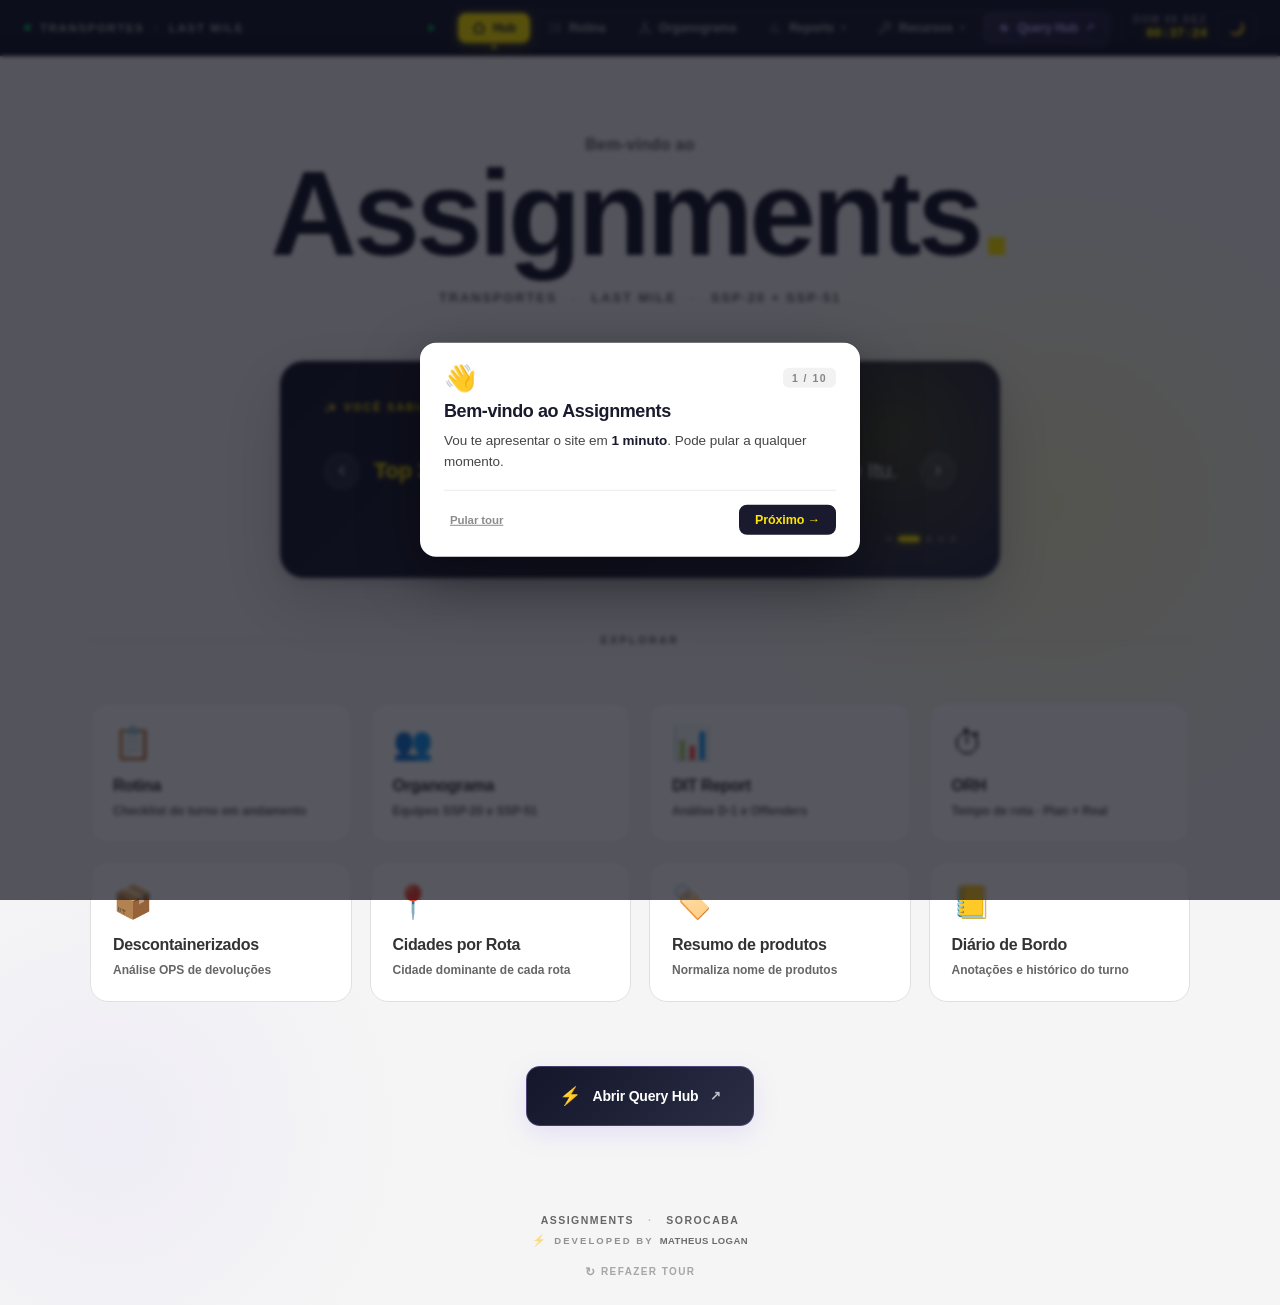
==== index.html @ 770995b5 "feat: troca easter egg do MEE - de toast paia pra DELIVERY RUSH show (caminhao atravessando + 14 pac" ====
<!DOCTYPE html>
<html lang="pt-BR" data-theme="light">
<head>
<meta charset="UTF-8"/>
<meta name="robots" content="noindex,nofollow,noarchive,nosnippet"/>
<meta http-equiv="X-Frame-Options" content="DENY"/>
<meta http-equiv="Content-Security-Policy" content="default-src 'self'; script-src 'self' 'unsafe-inline' 'unsafe-eval' https://cdn.jsdelivr.net; style-src 'self' 'unsafe-inline' https://fonts.googleapis.com; font-src 'self' https://fonts.gstatic.com; img-src 'self' data:; connect-src 'self' https://*.firebaseio.com https://*.googleapis.com; frame-ancestors 'none';"/>
<meta name="referrer" content="no-referrer"/>
<meta name="viewport" content="width=device-width, initial-scale=1.0"/>
<link rel="icon" type="image/png" sizes="48x48" href="favicon.png"/>
<link rel="manifest" href="manifest.json"/>
<title>Assignments — Last Mile Sorocaba</title>
<link href="https://fonts.googleapis.com/css2?family=Inter:wght@400;500;600;700;800;900&display=swap" rel="stylesheet"/>
<style>
  *, *::before, *::after { box-sizing: border-box; margin: 0; padding: 0; }

  :root {
    --yellow: #FFE600; --navy: #1A1A2E; --font: 'Inter', sans-serif;
    --bg: #F5F5F5; --surface: #FFFFFF; --text: #333333;
    --muted: #666666; --border: #E0E0E0;
    --green: #00A650; --blue: #3483FA; --red: #E3262F;
    --amber: #F59E0B; --purple: #a78bfa;
    --radius: 8px; --radius-lg: 12px;
  }
  [data-theme="dark"] {
    --bg: #0F1117; --surface: #1A1D27; --text: #E8EAF2;
    --muted: #8B90A7; --border: #2A2E3F;
  }

  body { font-family: var(--font); background: var(--bg); color: var(--text); min-height: 100vh; transition: background .2s; overflow-x: hidden; }

  /* ── TOPBAR ── */
  .topbar { background: linear-gradient(180deg, var(--navy) 0%, #14182A 100%); height: 56px; display: flex; align-items: center; padding: 0 1.5rem; gap: 14px; position: sticky; top: 0; z-index: 100; border-bottom: 1px solid rgba(255,230,0,.08); box-shadow: 0 1px 0 rgba(0,0,0,.2); }
  [data-theme="dark"] .topbar { background: linear-gradient(180deg, #0A0D17 0%, #06080F 100%); }
  .topbar-left { display: flex; align-items: center; gap: 14px; }
  .topbar-status { display: flex; align-items: center; gap: 9px; }
  .status-dot-live { width: 7px; height: 7px; border-radius: 50%; background: var(--green); box-shadow: 0 0 0 0 rgba(74,222,128,.5); animation: livePulse 2.2s infinite; }
  @keyframes livePulse { 0% { box-shadow: 0 0 0 0 rgba(74,222,128,.5); } 70% { box-shadow: 0 0 0 6px rgba(74,222,128,0); } 100% { box-shadow: 0 0 0 0 rgba(74,222,128,0); } }
  .status-text { font-size: 11.5px; font-weight: 700; letter-spacing: .14em; color: rgba(255,255,255,.62); text-transform: uppercase; font-variant-numeric: tabular-nums; }
  .status-sep { margin: 0 5px; color: rgba(255,255,255,.25); }
  .topbar-vsep { width: 1px; height: 26px; background: rgba(255,255,255,.1); flex-shrink: 0; }
  .topbar-right { margin-left: auto; display: flex; align-items: center; gap: 10px; }
  .online-cluster { display: flex; align-items: center; gap: 6px; padding-right: 6px; border-right: 1px solid rgba(255,255,255,.08); }
  .online-badge { display: flex; align-items: center; justify-content: center; padding: 0 3px; cursor: help; }
  .online-dot { width: 6px; height: 6px; border-radius: 50%; background: var(--green); }
  .topbar-nav { display: flex; align-items: center; gap: 4px; padding: 3px; background: rgba(255,255,255,.025); border: 1px solid rgba(255,255,255,.05); border-radius: 11px; }
  .topbar-nav-link { display: inline-flex; align-items: center; gap: 7px; padding: 7px 13px; font-family: var(--font); font-size: 12px; font-weight: 700; color: rgba(255,255,255,.6); text-decoration: none; border-radius: 8px; background: transparent; border: 1px solid transparent; transition: all .22s cubic-bezier(.4,0,.2,1); letter-spacing: -.1px; position: relative; }
  .topbar-nav-link svg { width: 14px; height: 14px; opacity: .55; transition: opacity .2s, transform .2s; flex-shrink: 0; }
  .topbar-nav-link:hover { background: rgba(255,255,255,.06); color: rgba(255,255,255,.95); transform: translateY(-1px); }
  .topbar-nav-link:hover svg { opacity: 1; transform: scale(1.08); }
  .topbar-nav-link.active { background: var(--yellow); color: var(--navy); box-shadow: 0 2px 12px rgba(255,230,0,.28), inset 0 -2px 0 rgba(0,0,0,.08); }
  .topbar-nav-link.active svg { opacity: 1; }
  .topbar-nav-link.active::after { content: ''; position: absolute; bottom: -7px; left: 50%; transform: translateX(-50%); width: 4px; height: 4px; border-radius: 50%; background: var(--yellow); box-shadow: 0 0 10px rgba(255,230,0,.7); }
  .query-hub-link { background: linear-gradient(135deg, rgba(167,139,250,.14), rgba(124,58,237,.08)) !important; border: 1px solid rgba(167,139,250,.22) !important; color: #c4b5fd !important; }
  .query-hub-link svg { color: #c4b5fd; opacity: .9 !important; }
  .query-hub-link:hover { background: linear-gradient(135deg, rgba(167,139,250,.24), rgba(124,58,237,.16)) !important; border-color: rgba(167,139,250,.45) !important; color: #ddd6fe !important; box-shadow: 0 4px 16px rgba(167,139,250,.25); transform: translateY(-1px); }
  .qh-arrow { display: inline-block; font-size: 11px; transition: transform .2s; opacity: .8; }
  .query-hub-link:hover .qh-arrow { transform: translate(2px, -2px); opacity: 1; }
  .topbar-dropdown { position: relative; }
  .topbar-dropdown-btn { display: inline-flex; align-items: center; gap: 7px; padding: 7px 13px; font-family: var(--font); font-size: 12px; font-weight: 700; color: rgba(255,255,255,.6); background: transparent; border: 1px solid transparent; border-radius: 8px; cursor: pointer; transition: all .22s cubic-bezier(.4,0,.2,1); letter-spacing: -.1px; }
  .topbar-dropdown-btn svg { width: 14px; height: 14px; opacity: .55; transition: opacity .2s, transform .2s; }
  .topbar-dropdown-btn .chevron { font-size: 9px; opacity: .6; transition: transform .2s; }
  .topbar-dropdown-btn:hover { background: rgba(255,255,255,.06); color: rgba(255,255,255,.95); transform: translateY(-1px); }
  .topbar-dropdown-btn:hover svg { opacity: 1; transform: scale(1.08); }
  .topbar-dropdown-btn.open { background: rgba(255,230,0,.1); color: var(--yellow); border-color: rgba(255,230,0,.25); }
  .topbar-dropdown-btn.open .chevron { transform: rotate(180deg); opacity: 1; }
  .topbar-dropdown-menu { position: absolute; top: calc(100% + 8px); right: 0; min-width: 190px; background: #14182A; border: 1px solid rgba(255,230,0,.15); border-radius: 11px; padding: 5px; box-shadow: 0 12px 32px rgba(0,0,0,.4); opacity: 0; transform: translateY(-6px); pointer-events: none; transition: all .22s cubic-bezier(.4,0,.2,1); z-index: 200; }
  .topbar-dropdown-menu.open { opacity: 1; transform: translateY(0); pointer-events: auto; }
  a.topbar-dropdown-item:link, a.topbar-dropdown-item:visited { color: rgba(255,255,255,.75); }
  a.topbar-dropdown-item:hover { color: var(--yellow); }
  .topbar-dropdown-item { display: flex; align-items: center; gap: 10px; padding: 11px 15px; font-size: 11.5px; font-weight: 600; text-decoration: none; transition: background .15s, color .15s; white-space: nowrap; border-radius: 7px; }
  .topbar-dropdown-item:hover { background: rgba(255,230,0,.08); }
  .topbar-dropdown-item .item-dot { width: 7px; height: 7px; border-radius: 50%; flex-shrink: 0; box-shadow: 0 0 0 2px rgba(255,255,255,.06); }
  .clock-block { display: flex; flex-direction: column; align-items: flex-end; line-height: 1; gap: 2px; }
  .clock-date { font-size: 10px; font-weight: 700; letter-spacing: .14em; color: rgba(255,255,255,.45); text-transform: uppercase; font-variant-numeric: tabular-nums; }
  .clock-topbar { font-size: 13px; font-weight: 800; color: var(--yellow); font-variant-numeric: tabular-nums; letter-spacing: -.2px; font-family: ui-monospace, 'SF Mono', Menlo, monospace; text-shadow: 0 0 12px rgba(255,230,0,.3); }
  .theme-btn { background: transparent; border: 1px solid rgba(255,255,255,.1); border-radius: 8px; cursor: pointer; padding: 7px 10px; font-size: 14px; color: rgba(255,255,255,.7); transition: all .2s; }
  .theme-btn:hover { background: rgba(255,255,255,.08); color: rgba(255,255,255,.95); }

  /* ── HUB ── */
  .hub-wrapper {
    min-height: calc(100vh - 56px);
    display: flex;
    flex-direction: column;
    position: relative;
    overflow: hidden;
  }

  /* Background ambient — soft yellow glow */
  .hub-wrapper::before {
    content: '';
    position: absolute;
    top: 8%; right: -10%;
    width: 700px; height: 700px;
    background: radial-gradient(circle, rgba(255,230,0,.16) 0%, transparent 65%);
    pointer-events: none;
    z-index: 0;
  }
  .hub-wrapper::after {
    content: '';
    position: absolute;
    bottom: -10%; left: -15%;
    width: 600px; height: 600px;
    background: radial-gradient(circle, rgba(167,139,250,.08) 0%, transparent 70%);
    pointer-events: none;
    z-index: 0;
  }
  [data-theme="dark"] .hub-wrapper::before { background: radial-gradient(circle, rgba(255,230,0,.08) 0%, transparent 65%); }
  [data-theme="dark"] .hub-wrapper::after { background: radial-gradient(circle, rgba(167,139,250,.06) 0%, transparent 70%); }

  /* Inner container */
  .hub {
    position: relative;
    z-index: 1;
    max-width: 1180px;
    margin: 0 auto;
    padding: 80px 2rem 60px;
    width: 100%;
    flex: 1;
    display: flex;
    flex-direction: column;
    gap: 56px;
  }

  /* Welcome section */
  .hub-welcome {
    text-align: center;
    display: flex;
    flex-direction: column;
    align-items: center;
    gap: 8px;
  }
  .hub-greeting {
    font-size: 16px; font-weight: 600;
    color: var(--muted);
    letter-spacing: .02em;
    margin-bottom: -4px;
  }
  .hub-title {
    font-size: clamp(64px, 10vw, 120px);
    font-weight: 900;
    color: var(--navy);
    letter-spacing: -4px;
    line-height: .92;
    margin: 0;
    display: inline-flex;
    align-items: baseline;
    cursor: pointer;
    user-select: none;
    transition: transform .15s;
  }
  .hub-title:active { transform: scale(.98); }
  .hub-title.party { animation: titleParty .6s ease-in-out; }
  @keyframes titleParty {
    0%,100% { transform: rotate(0deg) scale(1); }
    25% { transform: rotate(-3deg) scale(1.08); }
    50% { transform: rotate(3deg) scale(1.12); }
    75% { transform: rotate(-2deg) scale(1.08); }
  }

  /* Entry animations — slide up + fade in */
  @keyframes hubFadeUp {
    from { opacity: 0; transform: translateY(20px); }
    to { opacity: 1; transform: translateY(0); }
  }
  .hub-welcome { animation: hubFadeUp .6s cubic-bezier(.4,0,.2,1) both; }
  .hub-trivia { animation: hubFadeUp .6s cubic-bezier(.4,0,.2,1) .12s both; }
  .hub-divider { animation: hubFadeUp .5s cubic-bezier(.4,0,.2,1) .2s both; }
  .hub-card { animation: hubFadeUp .55s cubic-bezier(.4,0,.2,1) both; }
  .hub-card:nth-child(1) { animation-delay: .26s; }
  .hub-card:nth-child(2) { animation-delay: .32s; }
  .hub-card:nth-child(3) { animation-delay: .38s; }
  .hub-card:nth-child(4) { animation-delay: .44s; }
  .hub-card:nth-child(5) { animation-delay: .50s; }
  .hub-card:nth-child(6) { animation-delay: .56s; }
  .hub-card:nth-child(7) { animation-delay: .62s; }
  .hub-card:nth-child(8) { animation-delay: .68s; }
  .hub-qh-cta { animation: hubFadeUp .55s cubic-bezier(.4,0,.2,1) .78s both; }
  .hub-footer { animation: hubFadeUp .6s cubic-bezier(.4,0,.2,1) .88s both; }

  /* Easter egg — credits modal */
  #ee-credits { position: fixed; inset: 0; z-index: 9998; display: none; align-items: center; justify-content: center; background: rgba(0,0,0,.7); backdrop-filter: blur(8px); padding: 1rem; }
  #ee-credits.open { display: flex; animation: hubFadeUp .25s ease-out; }
  .ee-box { background: linear-gradient(135deg, var(--navy) 0%, #2A2D44 100%); color: #fff; border-radius: 20px; padding: 36px 40px; max-width: 480px; width: 100%; text-align: center; position: relative; box-shadow: 0 24px 80px rgba(0,0,0,.5); }
  .ee-box::before { content: '🎉'; position: absolute; top: -20px; left: 50%; transform: translateX(-50%); font-size: 48px; animation: eeBounce 1s ease-in-out infinite; }
  @keyframes eeBounce { 0%,100% { transform: translateX(-50%) translateY(0); } 50% { transform: translateX(-50%) translateY(-8px); } }
  .ee-eyebrow { color: var(--yellow); font-size: 10.5px; font-weight: 900; letter-spacing: .26em; text-transform: uppercase; margin: 20px 0 12px; }
  .ee-title { font-size: 28px; font-weight: 900; letter-spacing: -.8px; margin-bottom: 6px; }
  .ee-sub { font-size: 13px; color: rgba(255,255,255,.7); margin-bottom: 24px; font-weight: 500; }
  .ee-list { text-align: left; background: rgba(255,255,255,.05); border: 1px solid rgba(255,255,255,.08); border-radius: 12px; padding: 18px 22px; font-size: 12.5px; font-weight: 600; line-height: 1.9; }
  .ee-list b { color: var(--yellow); font-weight: 800; }
  .ee-list span { color: rgba(255,255,255,.55); }
  .ee-close { margin-top: 22px; background: var(--yellow); color: var(--navy); border: none; padding: 12px 28px; border-radius: 10px; font-family: var(--font); font-size: 13px; font-weight: 800; cursor: pointer; transition: all .2s; }
  .ee-close:hover { transform: translateY(-1px); box-shadow: 0 6px 18px rgba(255,230,0,.35); }

  /* Konami mode — disco strobing */
  body.konami { animation: konamiBg 1s linear infinite; }
  @keyframes konamiBg {
    0% { background: var(--bg); }
    25% { background: #FF006E; }
    50% { background: #8338EC; }
    75% { background: #3A86FF; }
    100% { background: var(--bg); }
  }
  body.konami .hub-title { animation: konamiTitle 1s linear infinite; }
  @keyframes konamiTitle {
    0%,100% { color: var(--yellow); }
    33% { color: #FF006E; }
    66% { color: #3A86FF; }
  }

  [data-theme="dark"] .hub-title { color: #fff; }
  .hub-title-dot { color: var(--yellow); }
  .hub-sub {
    font-size: 13px; font-weight: 700;
    color: var(--muted);
    letter-spacing: .14em;
    text-transform: uppercase;
    margin-top: 14px;
    font-variant-numeric: tabular-nums;
  }
  .hub-sub-sep { margin: 0 9px; opacity: .35; }

  /* TRIVIA CARD — the protagonist */
  .hub-trivia {
    max-width: 720px;
    margin: 0 auto;
    width: 100%;
    background: linear-gradient(135deg, var(--navy) 0%, #2A2D44 100%);
    border-radius: 24px;
    padding: 36px 44px;
    color: #fff;
    position: relative;
    box-shadow: 0 24px 64px rgba(26,26,46,.18), 0 4px 16px rgba(26,26,46,.12);
    overflow: hidden;
  }
  [data-theme="dark"] .hub-trivia { background: linear-gradient(135deg, #14172B 0%, #1F2240 100%); box-shadow: 0 24px 64px rgba(0,0,0,.5); }
  .hub-trivia::before {
    content: '';
    position: absolute;
    top: -50%; right: -10%;
    width: 360px; height: 360px;
    background: radial-gradient(circle, rgba(255,230,0,.18) 0%, transparent 65%);
    pointer-events: none;
  }
  .trivia-eyebrow {
    font-size: 10.5px; font-weight: 800;
    letter-spacing: .2em;
    color: var(--yellow);
    text-transform: uppercase;
    margin-bottom: 14px;
    display: inline-flex;
    align-items: center;
    gap: 7px;
    position: relative;
  }
  .trivia-content {
    min-height: 86px;
    display: flex;
    align-items: center;
    gap: 14px;
    position: relative;
  }
  .trivia-text {
    flex: 1;
    font-size: 22px;
    font-weight: 500;
    line-height: 1.45;
    color: rgba(255,255,255,.95);
    letter-spacing: -.3px;
    transition: opacity .4s cubic-bezier(.4,0,.2,1), transform .4s cubic-bezier(.4,0,.2,1);
  }
  .trivia-text.fading { opacity: 0; transform: translateY(8px); }
  .trivia-text b { color: var(--yellow); font-weight: 800; }

  /* Navigation arrows */
  .trivia-arrow {
    width: 36px; height: 36px;
    background: rgba(255,255,255,.08);
    border: 1px solid rgba(255,255,255,.12);
    color: rgba(255,255,255,.7);
    border-radius: 50%;
    cursor: pointer;
    display: flex;
    align-items: center;
    justify-content: center;
    font-size: 22px;
    font-weight: 400;
    line-height: 1;
    flex-shrink: 0;
    transition: all .2s cubic-bezier(.4,0,.2,1);
    font-family: inherit;
    padding: 0;
    padding-bottom: 2px;
  }
  .trivia-arrow:hover {
    background: var(--yellow);
    color: var(--navy);
    border-color: var(--yellow);
    transform: scale(1.08);
    box-shadow: 0 4px 14px rgba(255,230,0,.35);
  }
  .trivia-arrow:active { transform: scale(.95); }
  .trivia-dots {
    display: flex;
    gap: 6px;
    margin-top: 22px;
    justify-content: flex-end;
    position: relative;
  }
  .trivia-dot {
    width: 6px; height: 6px;
    border-radius: 50%;
    background: rgba(255,255,255,.2);
    border: none;
    cursor: pointer;
    transition: all .2s;
    padding: 0;
  }
  .trivia-dot:hover { background: rgba(255,255,255,.45); }
  .trivia-dot.active { background: var(--yellow); width: 22px; border-radius: 3px; box-shadow: 0 0 8px rgba(255,230,0,.4); }

  /* Section divider */
  .hub-divider {
    display: flex;
    align-items: center;
    gap: 18px;
    font-size: 10.5px;
    font-weight: 800;
    letter-spacing: .24em;
    color: var(--muted);
    text-transform: uppercase;
    margin: 0 auto;
    max-width: 1100px;
    width: 100%;
  }
  .hub-divider::before, .hub-divider::after {
    content: '';
    flex: 1;
    height: 1px;
    background: var(--border);
  }

  /* GRID OF CARDS */
  .hub-grid {
    display: grid;
    grid-template-columns: repeat(4, 1fr);
    gap: 18px;
    max-width: 1100px;
    margin: 0 auto;
    width: 100%;
  }
  .hub-card {
    background: var(--surface);
    border: 1px solid var(--border);
    border-radius: 18px;
    padding: 24px 22px 22px;
    text-decoration: none;
    color: var(--text);
    display: flex;
    flex-direction: column;
    gap: 8px;
    transition: all .25s cubic-bezier(.4,0,.2,1);
    position: relative;
    overflow: hidden;
    cursor: pointer;
  }
  .hub-card::before {
    content: '';
    position: absolute;
    inset: 0;
    background: linear-gradient(135deg, transparent 0%, var(--card-glow, transparent) 100%);
    opacity: 0;
    transition: opacity .25s;
    pointer-events: none;
  }
  .hub-card:hover {
    transform: translateY(-4px);
    border-color: var(--card-color, var(--yellow));
    box-shadow: 0 12px 28px var(--card-shadow, rgba(255,230,0,.18));
  }
  .hub-card:hover::before { opacity: 1; }
  .hub-card-icon {
    font-size: 32px;
    line-height: 1;
    margin-bottom: 10px;
    transition: transform .25s cubic-bezier(.4,0,.2,1);
    display: inline-block;
  }
  .hub-card:hover .hub-card-icon { transform: scale(1.12) rotate(-4deg); }
  .hub-card-title {
    font-size: 16px;
    font-weight: 800;
    color: var(--text);
    letter-spacing: -.3px;
  }
  .hub-card-desc {
    font-size: 12px;
    font-weight: 600;
    color: var(--muted);
    line-height: 1.4;
  }
  .hub-card-arrow {
    position: absolute;
    top: 24px; right: 22px;
    font-size: 14px;
    color: var(--muted);
    opacity: 0;
    transform: translate(-4px, 4px);
    transition: all .25s;
  }
  .hub-card:hover .hub-card-arrow { opacity: 1; transform: translate(0, 0); color: var(--card-color, var(--yellow)); }

  /* Card colors */
  .hub-card-rotina { --card-color: var(--yellow); --card-glow: rgba(255,230,0,.05); --card-shadow: rgba(255,230,0,.22); }
  .hub-card-org { --card-color: var(--navy); --card-glow: rgba(26,26,46,.04); --card-shadow: rgba(26,26,46,.18); }
  .hub-card-dit { --card-color: #f0b429; --card-glow: rgba(240,180,41,.05); --card-shadow: rgba(240,180,41,.2); }
  .hub-card-orh { --card-color: var(--purple); --card-glow: rgba(167,139,250,.05); --card-shadow: rgba(167,139,250,.22); }
  .hub-card-descont { --card-color: var(--blue); --card-glow: rgba(52,131,250,.05); --card-shadow: rgba(52,131,250,.2); }
  .hub-card-cidades { --card-color: var(--green); --card-glow: rgba(0,166,80,.05); --card-shadow: rgba(0,166,80,.22); }
  .hub-card-produtos { --card-color: var(--amber); --card-glow: rgba(245,158,11,.05); --card-shadow: rgba(245,158,11,.22); }
  .hub-card-diario { --card-color: var(--red); --card-glow: rgba(227,38,47,.04); --card-shadow: rgba(227,38,47,.18); }

  /* Query Hub CTA — special */
  .hub-qh-cta {
    margin: 8px auto 0;
    display: inline-flex;
    align-items: center;
    gap: 12px;
    padding: 18px 32px;
    background: linear-gradient(135deg, #14172B 0%, #2A2D44 100%);
    color: #fff;
    text-decoration: none;
    border-radius: 14px;
    font-size: 14px;
    font-weight: 800;
    letter-spacing: -.2px;
    transition: all .25s cubic-bezier(.4,0,.2,1);
    border: 1px solid rgba(167,139,250,.3);
    box-shadow: 0 8px 24px rgba(167,139,250,.2);
    position: relative;
    overflow: hidden;
  }
  .hub-qh-cta::before {
    content: '';
    position: absolute;
    inset: 0;
    background: linear-gradient(135deg, rgba(167,139,250,.2) 0%, transparent 60%);
    opacity: 0;
    transition: opacity .25s;
    pointer-events: none;
  }
  .hub-qh-cta:hover { transform: translateY(-3px); border-color: rgba(167,139,250,.6); box-shadow: 0 14px 32px rgba(167,139,250,.4); }
  .hub-qh-cta:hover::before { opacity: 1; }
  .hub-qh-cta-bolt { font-size: 18px; color: var(--yellow); }
  .hub-qh-cta-arrow { font-size: 13px; opacity: .7; transition: transform .2s; }
  .hub-qh-cta:hover .hub-qh-cta-arrow { transform: translate(3px, -3px); opacity: 1; }

  /* Footer minimal */
  .hub-footer {
    margin-top: auto;
    padding: 28px 2rem 22px;
    text-align: center;
    color: var(--muted);
    font-size: 10.5px;
    font-weight: 700;
    letter-spacing: .14em;
    text-transform: uppercase;
    position: relative;
    z-index: 1;
    display: flex;
    flex-direction: column;
    gap: 8px;
    align-items: center;
  }
  .hub-footer-main {
    display: inline-flex;
    align-items: center;
    gap: 10px;
  }
  .hub-footer-sep { margin: 0 4px; opacity: .35; }
  .hub-footer b { color: var(--text); font-weight: 800; }
  .hub-footer-credit {
    font-size: 9.5px;
    font-weight: 700;
    letter-spacing: .22em;
    color: var(--muted);
    opacity: .7;
    display: inline-flex;
    align-items: center;
    gap: 6px;
  }
  .hub-footer-credit b {
    color: var(--text);
    font-weight: 900;
    letter-spacing: .04em;
  }
  .hub-footer-credit::before {
    content: '⚡';
    color: var(--yellow);
    font-size: 11px;
    opacity: .8;
  }

  /* MOBILE */
  @media (max-width: 900px) {
    .hub-grid { grid-template-columns: repeat(2, 1fr); gap: 14px; }
    .hub { padding: 56px 1.25rem 40px; gap: 44px; }
  }
  @media (max-width: 768px) {
    .topbar { padding: 0 1rem; gap: 8px; }
    .status-text, .topbar-vsep, .online-cluster, .clock-block { display: none; }
    .topbar-nav { padding: 2px; gap: 2px; }
    .topbar-nav-link, .topbar-dropdown-btn { padding: 6px 9px; font-size: 11px; }
    .topbar-nav-link span:not(.qh-arrow), .topbar-dropdown-btn span:not(.chevron) { display: none; }
    .qh-arrow { display: inline-block !important; }

    .hub { padding: 40px 1rem 30px; gap: 36px; }
    .hub-title { letter-spacing: -2.5px; }
    .hub-greeting { font-size: 14px; }
    .hub-sub { font-size: 11px; letter-spacing: .1em; }
    .hub-trivia { padding: 26px 24px; border-radius: 18px; }
    .trivia-text { font-size: 17px; }
    .trivia-content { min-height: 72px; gap: 10px; }
    .trivia-arrow { width: 30px; height: 30px; font-size: 18px; }
    .hub-card { padding: 18px 16px; border-radius: 14px; }
    .hub-card-icon { font-size: 26px; }
    .hub-card-title { font-size: 14px; }
    .hub-card-desc { font-size: 11px; }
    .hub-qh-cta { padding: 14px 22px; font-size: 13px; width: 100%; max-width: 280px; justify-content: center; }
  }
  @media (max-width: 480px) {
    .hub-grid { grid-template-columns: 1fr 1fr; }
    .hub-divider { font-size: 9.5px; letter-spacing: .2em; }
  }
</style>
<script src="keyboard.js?v=20260628" defer></script>
<script src="toast.js?v=20260628" defer></script>
<script src="ssp-city.js?v=20260628" defer></script>
<script src="easter-eggs.js?v=20260628b" defer></script>
<script src="onboarding.js?v=20260628" defer></script>
</head>
<body>

<!-- TOPBAR -->
<div class="topbar">
  <div class="topbar-left">
    <div class="topbar-status">
      <span class="status-dot-live"></span>
      <span class="status-text">TRANSPORTES <span class="status-sep">/</span> LAST MILE</span>
    </div>
  </div>
  <div class="topbar-right">
    <div class="online-cluster">
      <div class="online-badge" title="Sistema online"><div class="online-dot"></div></div>
    </div>
    <nav class="topbar-nav">
            <a href="index.html" class="topbar-nav-link active">
        <svg viewBox="0 0 24 24" fill="none" stroke="currentColor" stroke-width="2.5" stroke-linecap="round" stroke-linejoin="round"><path d="M3 12L12 3l9 9"/><path d="M5 10v10h14V10"/></svg>
        <span>Hub</span>
      </a>

      <a href="rotina.html" class="topbar-nav-link">
        <svg viewBox="0 0 24 24" fill="none" stroke="currentColor" stroke-width="2.5" stroke-linecap="round" stroke-linejoin="round"><path d="M3 17l2 2 4-4"/><path d="M3 7l2 2 4-4"/><path d="M13 6h8"/><path d="M13 12h8"/><path d="M13 18h8"/></svg>
        <span>Rotina</span>
      </a>
      <a href="madrugadao.html" class="topbar-nav-link">
        <svg viewBox="0 0 24 24" fill="none" stroke="currentColor" stroke-width="2.5" stroke-linecap="round" stroke-linejoin="round"><circle cx="12" cy="5" r="2"/><circle cx="5" cy="19" r="2"/><circle cx="19" cy="19" r="2"/><path d="M12 7v3a2 2 0 0 0 2 2h1"/><path d="M12 7v3a2 2 0 0 1-2 2H9"/><path d="M9 14v3"/><path d="M15 14v3"/></svg>
        <span>Organograma</span>
      </a>
      <div class="topbar-dropdown">
        <button class="topbar-dropdown-btn" id="reports-btn" onclick="toggleReportsMenu()">
          <svg viewBox="0 0 24 24" fill="none" stroke="currentColor" stroke-width="2.5" stroke-linecap="round" stroke-linejoin="round"><line x1="6" y1="20" x2="6" y2="10"/><line x1="12" y1="20" x2="12" y2="4"/><line x1="18" y1="20" x2="18" y2="14"/></svg>
          <span>Reports</span>
          <span class="chevron">▾</span>
        </button>
        <div class="topbar-dropdown-menu" id="reports-menu">
          <a href="analise-ops.html" class="topbar-dropdown-item">
            <span class="item-dot" style="background:#60a5fa;"></span>
            <span>Descont.</span>
          </a>
          <a href="dit-report.html" class="topbar-dropdown-item">
            <span class="item-dot" style="background:#f0b429;"></span>
            <span>DIT Report</span>
          </a>
          <a href="orh.html" class="topbar-dropdown-item">
            <span class="item-dot" style="background:#a78bfa;"></span>
            <span>ORH</span>
          </a>
</div>
      </div>
      <div class="topbar-dropdown">
        <button class="topbar-dropdown-btn" id="resources-btn" onclick="toggleResourcesMenu()">
          <svg viewBox="0 0 24 24" fill="none" stroke="currentColor" stroke-width="2.5" stroke-linecap="round" stroke-linejoin="round"><path d="M14.7 6.3a1 1 0 0 0 0 1.4l1.6 1.6a1 1 0 0 0 1.4 0l3.77-3.77a6 6 0 0 1-7.94 7.94l-6.91 6.91a2.12 2.12 0 0 1-3-3l6.91-6.91a6 6 0 0 1 7.94-7.94l-3.76 3.76z"/></svg>
          <span>Recursos</span>
          <span class="chevron">▾</span>
        </button>
        <div class="topbar-dropdown-menu" id="resources-menu">
          <a href="cidades.html" class="topbar-dropdown-item">
            <span class="item-dot" style="background:#16a34a;"></span>
            <span>Cidades por Rota</span>
          </a>
          <a href="produtos.html" class="topbar-dropdown-item">
            <span class="item-dot" style="background:#f59e0b;"></span>
            <span>Resumo de produtos</span>
          </a>
          <a href="volumosos.html" class="topbar-dropdown-item">
            <span class="item-dot" style="background:#3483FA;"></span>
            <span>Volumosos por Ciclo</span>
          </a>
        </div>
      </div>
      <a href="https://melissp20.github.io/MeliSSP20/" target="_blank" class="topbar-nav-link query-hub-link">
        <svg viewBox="0 0 24 24" fill="currentColor" stroke="none"><polygon points="13 2 3 14 12 14 11 22 21 10 12 10 13 2"/></svg>
        <span>Query Hub</span>
        <span class="qh-arrow">↗</span>
      </a>
    </nav>
    <div class="topbar-vsep"></div>
    <div class="clock-block">
      <span class="clock-date" id="clock-date">—</span>
      <span class="clock-topbar" id="live-clock">00:00:00</span>
    </div>
    <button class="theme-btn" id="theme-btn">🌙</button>
  </div>
</div>

<!-- HUB -->
<div class="hub-wrapper">
  <div class="hub">

    <!-- Welcome -->
    <div class="hub-welcome">
      <div class="hub-greeting">Bem-vindo ao</div>
      <h1 class="hub-title">Assignments<span class="hub-title-dot">.</span></h1>
      <div class="hub-sub">
        TRANSPORTES <span class="hub-sub-sep">·</span> LAST MILE <span class="hub-sub-sep">·</span> SSP·20 + SSP·51
      </div>
    </div>

    <!-- Trivia (rotating curiosities) -->
    <div class="hub-trivia">
      <div class="trivia-eyebrow">✨ Você sabia?</div>
      <div class="trivia-content">
        <button class="trivia-arrow trivia-arrow-prev" onclick="prevTrivia()" aria-label="Anterior">‹</button>
        <div class="trivia-text" id="trivia-text">…</div>
        <button class="trivia-arrow trivia-arrow-next" onclick="nextTriviaManual()" aria-label="Próxima">›</button>
      </div>
      <div class="trivia-dots" id="trivia-dots"></div>
    </div>

    <!-- Divider -->
    <div class="hub-divider">Explorar</div>

    <!-- Grid of access cards -->
    <div class="hub-grid">
      <a href="rotina.html" class="hub-card hub-card-rotina">
        <span class="hub-card-arrow">→</span>
        <span class="hub-card-icon">📋</span>
        <span class="hub-card-title">Rotina</span>
        <span class="hub-card-desc">Checklist do turno em andamento</span>
      </a>
      <a href="madrugadao.html" class="hub-card hub-card-org">
        <span class="hub-card-arrow">→</span>
        <span class="hub-card-icon">👥</span>
        <span class="hub-card-title">Organograma</span>
        <span class="hub-card-desc">Equipes SSP·20 e SSP·51</span>
      </a>
      <a href="dit-report.html" class="hub-card hub-card-dit">
        <span class="hub-card-arrow">→</span>
        <span class="hub-card-icon">📊</span>
        <span class="hub-card-title">DIT Report</span>
        <span class="hub-card-desc">Análise D-1 e Offenders</span>
      </a>
      <a href="orh.html" class="hub-card hub-card-orh">
        <span class="hub-card-arrow">→</span>
        <span class="hub-card-icon">⏱</span>
        <span class="hub-card-title">ORH</span>
        <span class="hub-card-desc">Tempo de rota · Plan × Real</span>
      </a>
      <a href="analise-ops.html" class="hub-card hub-card-descont">
        <span class="hub-card-arrow">→</span>
        <span class="hub-card-icon">📦</span>
        <span class="hub-card-title">Descontainerizados</span>
        <span class="hub-card-desc">Análise OPS de devoluções</span>
      </a>
      <a href="cidades.html" class="hub-card hub-card-cidades">
        <span class="hub-card-arrow">→</span>
        <span class="hub-card-icon">📍</span>
        <span class="hub-card-title">Cidades por Rota</span>
        <span class="hub-card-desc">Cidade dominante de cada rota</span>
      </a>
      <a href="produtos.html" class="hub-card hub-card-produtos">
        <span class="hub-card-arrow">→</span>
        <span class="hub-card-icon">🏷️</span>
        <span class="hub-card-title">Resumo de produtos</span>
        <span class="hub-card-desc">Normaliza nome de produtos</span>
      </a>
      <a href="diario.html" class="hub-card hub-card-diario">
        <span class="hub-card-arrow">→</span>
        <span class="hub-card-icon">📒</span>
        <span class="hub-card-title">Diário de Bordo</span>
        <span class="hub-card-desc">Anotações e histórico do turno</span>
      </a>
    </div>

    <!-- Query Hub external CTA -->
    <div style="text-align:center;">
      <a href="https://melissp20.github.io/MeliSSP20/" target="_blank" class="hub-qh-cta">
        <span class="hub-qh-cta-bolt">⚡</span>
        <span>Abrir Query Hub</span>
        <span class="hub-qh-cta-arrow">↗</span>
      </a>
    </div>

  </div>

  <!-- Footer -->
  <div class="hub-footer">
    <div class="hub-footer-main">ASSIGNMENTS <span class="hub-footer-sep">·</span> SOROCABA</div>
    <div class="hub-footer-credit">DEVELOPED BY <b>MATHEUS LOGAN</b></div>
    <button class="onb-redo" onclick="window.__startOnboarding && window.__startOnboarding()">Refazer tour</button>
  </div>
</div>

<!-- Easter egg credits modal -->
<div id="ee-credits" onclick="closeCredits()">
  <div class="ee-box" onclick="event.stopPropagation()">
    <div class="ee-eyebrow">🎬 CRÉDITOS</div>
    <div class="ee-title">Assignments<span style="color:var(--yellow);">.</span></div>
    <div class="ee-sub">Construído com café, paciência e madrugadas</div>
    <div class="ee-list">
      <div>🎨 <b>Idealização & Design</b> <span>·</span> Matheus Logan</div>
      <div>👨‍💻 <b>Desenvolvimento</b> <span>·</span> Matheus Logan</div>
      <div>🐛 <b>QA & Bug hunting</b> <span>·</span> Matheus Logan</div>
      <div>🤖 <b>Pair programming</b> <span>·</span> Claude (Anthropic)</div>
      <div>📍 <b>Cenário</b> <span>·</span> SSP·20 + SSP·51, Sorocaba</div>
      <div>🌃 <b>Trilha sonora</b> <span>·</span> Madrugada da última milha</div>
      <div>📅 <b>Estreia</b> <span>·</span> 17 de junho de 2026</div>
    </div>
    <button class="ee-close" onclick="closeCredits()">Fechar</button>
  </div>
</div>

<script>
// ── Theme toggle ──
const htmlEl = document.documentElement;
const themeBtn = document.getElementById('theme-btn');
const savedTheme = localStorage.getItem('theme') || 'light';
htmlEl.setAttribute('data-theme', savedTheme);
themeBtn.textContent = savedTheme === 'dark' ? '☀️' : '🌙';
themeBtn.addEventListener('click', () => {
  const next = htmlEl.getAttribute('data-theme') === 'dark' ? 'light' : 'dark';
  htmlEl.setAttribute('data-theme', next);
  themeBtn.textContent = next === 'dark' ? '☀️' : '🌙';
  localStorage.setItem('theme', next);
});

// ── Dropdowns ──
function toggleReportsMenu() {
  const btn = document.getElementById('reports-btn');
  const menu = document.getElementById('reports-menu');
  btn.classList.toggle('open');
  menu.classList.toggle('open');
}
function toggleResourcesMenu() {
  const btn = document.getElementById('resources-btn');
  const menu = document.getElementById('resources-menu');
  btn.classList.toggle('open');
  menu.classList.toggle('open');
}
document.addEventListener('click', function(e) {
  if (!e.target.closest('.topbar-dropdown')) {
    document.getElementById('reports-btn')?.classList.remove('open');
    document.getElementById('reports-menu')?.classList.remove('open');
    document.getElementById('resources-btn')?.classList.remove('open');
    document.getElementById('resources-menu')?.classList.remove('open');
  }
});

// ── Live clock ──
function updateClock() {
  const now = new Date();
  const hh = String(now.getHours()).padStart(2,'0');
  const mm = String(now.getMinutes()).padStart(2,'0');
  const ss = String(now.getSeconds()).padStart(2,'0');
  document.getElementById('live-clock').textContent = `${hh}:${mm}:${ss}`;
  const days = ['DOM','SEG','TER','QUA','QUI','SEX','SÁB'];
  const months = ['JAN','FEV','MAR','ABR','MAI','JUN','JUL','AGO','SET','OUT','NOV','DEZ'];
  document.getElementById('clock-date').textContent = `${days[now.getDay()]} ${String(now.getDate()).padStart(2,'0')} ${months[now.getMonth()]}`;
}
updateClock();
setInterval(updateClock, 1000);

// ── TRIVIA CAROUSEL ──
const TRIVIAS = [
  // ─── Mercado Livre ───
  '<b>Mercado Livre</b> foi fundado em <b>1999</b> em Buenos Aires por Marcos Galperin.',
  '<b>Mercado Envios</b> é o braço de logística do ML — coração do <i>last mile</i>.',
  '<b>Mercado Pago</b> é a fintech do ML — banco digital com dezenas de milhões de contas.',
  'O ticker do Mercado Livre na <b>Nasdaq</b> é <b>MELI</b> — listado desde 2007.',
  'Mercado Livre opera em mais de <b>18 países</b> da América Latina.',
  'O <b>Brasil</b> é o maior mercado do Mercado Livre — responde pela maior fatia da receita global.',
  '<b>Marcos Galperin</b> fundou o Mercado Livre enquanto cursava Stanford Business School.',
  'A sede global do Mercado Livre fica em <b>Buenos Aires</b>, na Argentina.',
  'Mercado Livre opera <b>last mile</b> em mais de 96% do território brasileiro.',
  'A cor amarela do site é o <b>Yellow Mercado Livre</b> oficial — #FFE600.',

  // ─── Sorocaba e cobertura ───
  '<b>Sorocaba</b> é berço da indústria têxtil brasileira desde 1881.',
  '<b>Sorocaba</b> foi apelidada de <b>Manchester Paulista</b> no século XIX pela força industrial.',
  '<b>Sorocaba</b> foi fundada em 1654 — uma das cidades mais antigas do interior paulista.',
  'A cobertura de rotas atende <b>9 cidades</b> do interior paulista — de Sorocaba a Tapiraí.',
  'A <b>rota mais distante do SSP·20</b> vai pra Tapiraí — cerca de 58km de Sorocaba.',
  '<b>Top 3 cidades</b> por volume: Sorocaba, Votorantim e Itu.',
  'Salto de Pirapora é a cidade-base de pelo menos <b>7 rotas</b> dedicadas.',

  // ─── Glossário operacional ───
  '<b>MEE</b> significa Mercado Envios Extra — não confundir com Express.',
  '<b>DIT</b> = Delayed In Transit. Métrica chave de qualidade operacional.',
  '<b>ORH</b> = Outbound Route Hours. Mede o tempo total de uma rota em campo.',
  '<b>Last Mile</b> = última etapa da jornada de uma encomenda até a casa do destinatário.',
  '<b>Descontainerizado</b> é um pacote retirado de rota.',
  'O turno <b>Madrugada</b> começa às 02:30 — fecha às 10:30 com o passe de bastão.',
  'O turno <b>SD</b> (Same Day) opera entre 15:20 e 23:20 todos os dias.',

  // ─── Sobre o criador e o processo (relacionamento de criação) ───
  'O <b>criador</b> deste site é <b>Matheus Logan</b> — TL noturno, perfeccionista declarado e dono da intenção.',
  'Este site nasceu de uma <b>conversa em texto</b>. Sem mockup, sem Figma — direto da ideia pra tela.',
  'O criador <b>dirige cada pixel</b>. A IA programa, ele aponta, valida, refaz. Pair programming híbrido.',
  'O Assignments nasceu às <b>06:14 da manhã</b> — o criador abriu o editor antes do café.',
  'O criador construiu este site <b>nas brechas do turno</b> — entre validar XPT e mandar report.',
  'Filosofia do criador: <b>se não funciona bem, não fica.</b> Tudo aqui passou por esse crivo.',
  'O criador é o tipo de TL que, ao invés de pedir uma planilha pro time, <b>constrói o sistema inteiro</b> do zero.',
  'O criador matou <b>54 bugs</b> pessoalmente — criou e exterminou cada um.',
  'O criador reescreveu o header desta página <b>18 vezes</b>. Tem padrões, gente.',
  'O criador refez o dashboard <b>ORH</b> do zero <b>4 vezes</b> — as três primeiras versões não passavam no crivo.',
  'Toda vez que algo aparecia <b>"meio feio"</b> no site, o criador apontava e em minutos virava correção.',
  'O criador escreveu <b>19 mil linhas</b> e jogou fora <b>8 mil</b>. Quase metade virou refactor.',
  'O criador testou <b>4 versões do título "Assignments."</b> no Hub. Esta é a vencedora.',
  'O criador tirou o botão "Carregar exemplo" do Resumo de Produtos. Disse que <b>confundia</b>. Confundia quem, criador?',
  'O subtítulo "14 pendências críticas no turno" que ficou no header? O criador mandou tirar porque <b>"tava feio"</b>.',
  'O <b>DIT Report</b> virou template estruturado depois que o criador colou um exemplo pronto e disse: <i>"quero exatamente isso"</i>.',
  'Os <b>regex</b> do Resumo de Produtos vieram com escape duplo errado — o criador foi quem testou e cuspiu o bug pra fora.',
  'A página <b>Cidades por Rota</b> foi criada, complexa, simplificada, super-simplificada e finalmente aprovada. Filosofia <b>"menos é mais"</b>.',
  'A página <b>Cidades por Rota</b> foi simplificada três vezes porque o criador achou que "tinha gráfico demais".',
  'Os dropdowns <b>Reports</b> e <b>Recursos</b> foram criados, fundidos, separados e refeitos. Hoje convivem em paz.',
  'O badge <b>"A definir"</b> no card da Juliana sobreviveu por exatos <b>4 minutos</b> depois que o time foi preenchido.',
  'O texto <b>"14 pendências críticas no turno"</b> chegou a aparecer em azul sobre o header amarelo. Ilegível. Saiu em menos de 5 minutos.',
  'Cada decisão visual do site passou por uma <b>conversa de revisão</b> — não tem mockup, tem texto + reação + iteração.',
  'O criador fala <b>"tá feio"</b> e o site melhora. É assim que funciona aqui.',
  'O processo: <b>humano dirige, IA executa, humano valida</b>. E nada sai do forno sem ele aprovar.',

  // ─── Sobre o próprio site ───
  'O <b>Query Hub</b> reúne queries SQL prontas pro BigQuery — site irmão do Assignments.',
  'Todas as páginas têm <b>modo escuro</b> — clica na lua/sol no canto superior direito.',
  'A cor escura é o <b>navy</b> #1A1A2E — base do contraste tipográfico do site.',
  'O ponto amarelo no final de <b>Assignments.</b> é a assinatura visual da marca.',
  'O pulso verde do <b>● AO VIVO</b> bate a cada 2,2 segundos — coração do site.',
  'As tarefas da Rotina podem ser <b>arrastadas e reordenadas</b> com drag & drop.',
  'Os checks da Rotina <b>sincronizam em tempo real</b> entre todos os OPS III via Firebase.',
  'O <b>Cidades por Rota</b> agrupa rotas por prefixo — <b>AM1_131_5</b> e <b>AM1_131_8</b> viram <b>AM1_131</b>.',
  'O <b>Resumo de produtos</b> reconhece mais de 70 marcas e 50 categorias.',
  'Tem easter eggs escondidos. Click 5x no título <b>Assignments</b>… ou digita o Konami code 👀',
  'Aperta <code style="background:rgba(0,0,0,.06);padding:1px 5px;border-radius:3px;font-family:monospace;font-weight:700">?</code> em qualquer momento pra ver atalhos de teclado.',
  'Tenta digitar <code style="background:rgba(0,0,0,.06);padding:1px 5px;border-radius:3px;font-family:monospace;font-weight:700">matrix</code>, <code style="background:rgba(0,0,0,.06);padding:1px 5px;border-radius:3px;font-family:monospace;font-weight:700">vapor</code> ou <code style="background:rgba(0,0,0,.06);padding:1px 5px;border-radius:3px;font-family:monospace;font-weight:700">claude</code> em qualquer página. Surpresas.',
];

let triviaIndex = 0;
let triviaTimer = null;
const triviaTextEl = document.getElementById('trivia-text');
const triviaDotsEl = document.getElementById('trivia-dots');

// Para o carrossel, só mostro 5 dots de navegação (representam grupos)
const DOT_COUNT = Math.min(5, TRIVIAS.length);

function renderDots() {
  // Dots = grupos de TRIVIAS / DOT_COUNT
  let html = '';
  for (let i = 0; i < DOT_COUNT; i++) {
    const isActive = Math.floor(triviaIndex / (TRIVIAS.length / DOT_COUNT)) === i;
    html += `<button class="trivia-dot${isActive ? ' active' : ''}" onclick="jumpTrivia(${i})" aria-label="Trivia ${i+1}"></button>`;
  }
  triviaDotsEl.innerHTML = html;
}

function showTrivia(idx) {
  triviaIndex = idx % TRIVIAS.length;
  triviaTextEl.classList.add('fading');
  setTimeout(() => {
    triviaTextEl.innerHTML = TRIVIAS[triviaIndex];
    triviaTextEl.classList.remove('fading');
    renderDots();
  }, 400);
}

function nextTrivia() {
  showTrivia((triviaIndex + 1) % TRIVIAS.length);
}

function nextTriviaManual() {
  nextTrivia();
  resetTriviaTimer();
}

function prevTrivia() {
  showTrivia((triviaIndex - 1 + TRIVIAS.length) % TRIVIAS.length);
  resetTriviaTimer();
}

function jumpTrivia(dotIdx) {
  const targetIdx = Math.floor(dotIdx * (TRIVIAS.length / DOT_COUNT));
  showTrivia(targetIdx);
  resetTriviaTimer();
}

function resetTriviaTimer() {
  if (triviaTimer) clearInterval(triviaTimer);
  triviaTimer = setInterval(nextTrivia, 8000);
}

// Keyboard arrows
document.addEventListener('keydown', (e) => {
  // Não interceptar quando estiver em input/textarea
  if (e.target.tagName === 'INPUT' || e.target.tagName === 'TEXTAREA') return;
  if (e.key === 'ArrowLeft') prevTrivia();
  else if (e.key === 'ArrowRight') nextTriviaManual();
});

// Iniciar com um trivia aleatório
triviaIndex = Math.floor(Math.random() * TRIVIAS.length);
triviaTextEl.innerHTML = TRIVIAS[triviaIndex];
renderDots();
resetTriviaTimer();

// ─── EASTER EGGS ───
// 1. Click 5x no título "Assignments" → mostra créditos
let titleClicks = 0;
let titleClickTimer = null;
const titleEl = document.querySelector('.hub-title');
titleEl?.addEventListener('click', () => {
  titleClicks++;
  titleEl.classList.add('party');
  setTimeout(() => titleEl.classList.remove('party'), 600);
  clearTimeout(titleClickTimer);
  titleClickTimer = setTimeout(() => titleClicks = 0, 1500);
  if (titleClicks >= 5) {
    titleClicks = 0;
    document.getElementById('ee-credits').classList.add('open');
  }
});
function closeCredits() {
  document.getElementById('ee-credits').classList.remove('open');
}

// 2. Konami code → modo disco por 6 segundos
const KONAMI = ['ArrowUp','ArrowUp','ArrowDown','ArrowDown','ArrowLeft','ArrowRight','ArrowLeft','ArrowRight','b','a'];
let konamiBuf = [];
document.addEventListener('keydown', (e) => {
  if (e.target.tagName === 'INPUT' || e.target.tagName === 'TEXTAREA') return;
  konamiBuf.push(e.key);
  if (konamiBuf.length > KONAMI.length) konamiBuf.shift();
  if (konamiBuf.length === KONAMI.length && konamiBuf.every((k,i) => k === KONAMI[i])) {
    konamiBuf = [];
    document.body.classList.add('konami');
    setTimeout(() => document.body.classList.remove('konami'), 6000);
  }
});
</script>

</body>
</html>
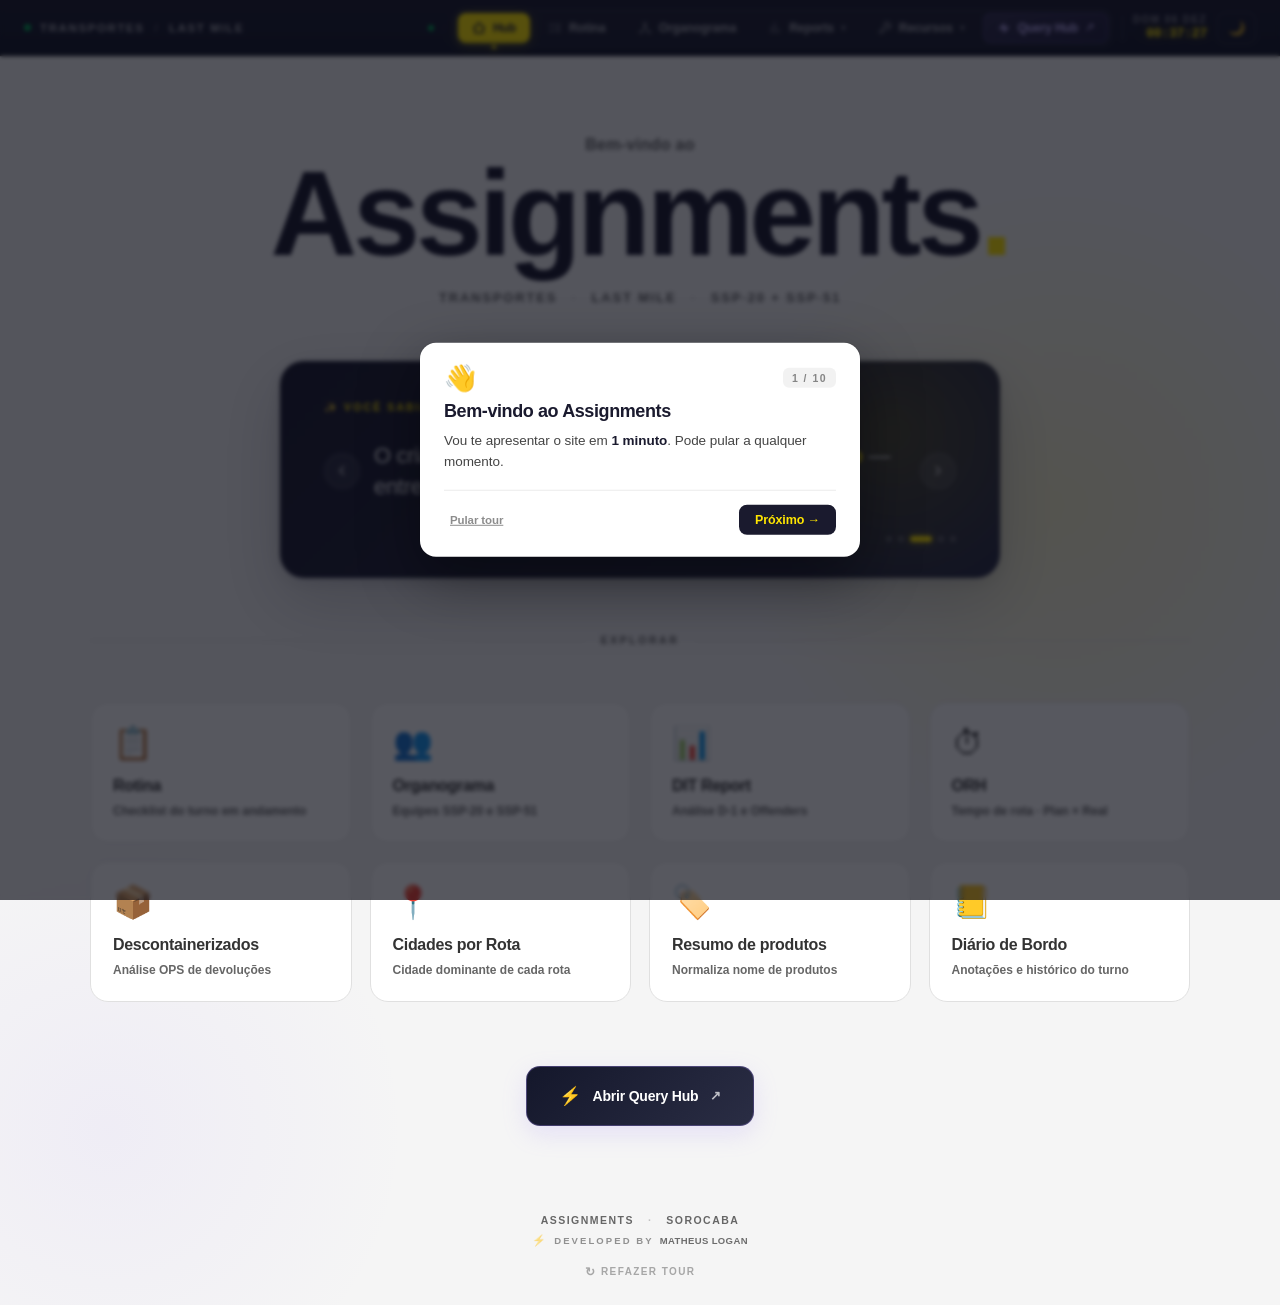
==== commit 0f4efdd7: "feat: troca eggs paia - tapirai/zen vira MADRUGADA (noite estrelada + lua + estrela cadente + card c" ====
--- a/index.html
+++ b/index.html
@@ -537,7 +537,7 @@
 <script src="keyboard.js?v=20260628" defer></script>
 <script src="toast.js?v=20260628" defer></script>
 <script src="ssp-city.js?v=20260628" defer></script>
-<script src="easter-eggs.js?v=20260628b" defer></script>
+<script src="easter-eggs.js?v=20260628c" defer></script>
 <script src="onboarding.js?v=20260628" defer></script>
 </head>
 <body>
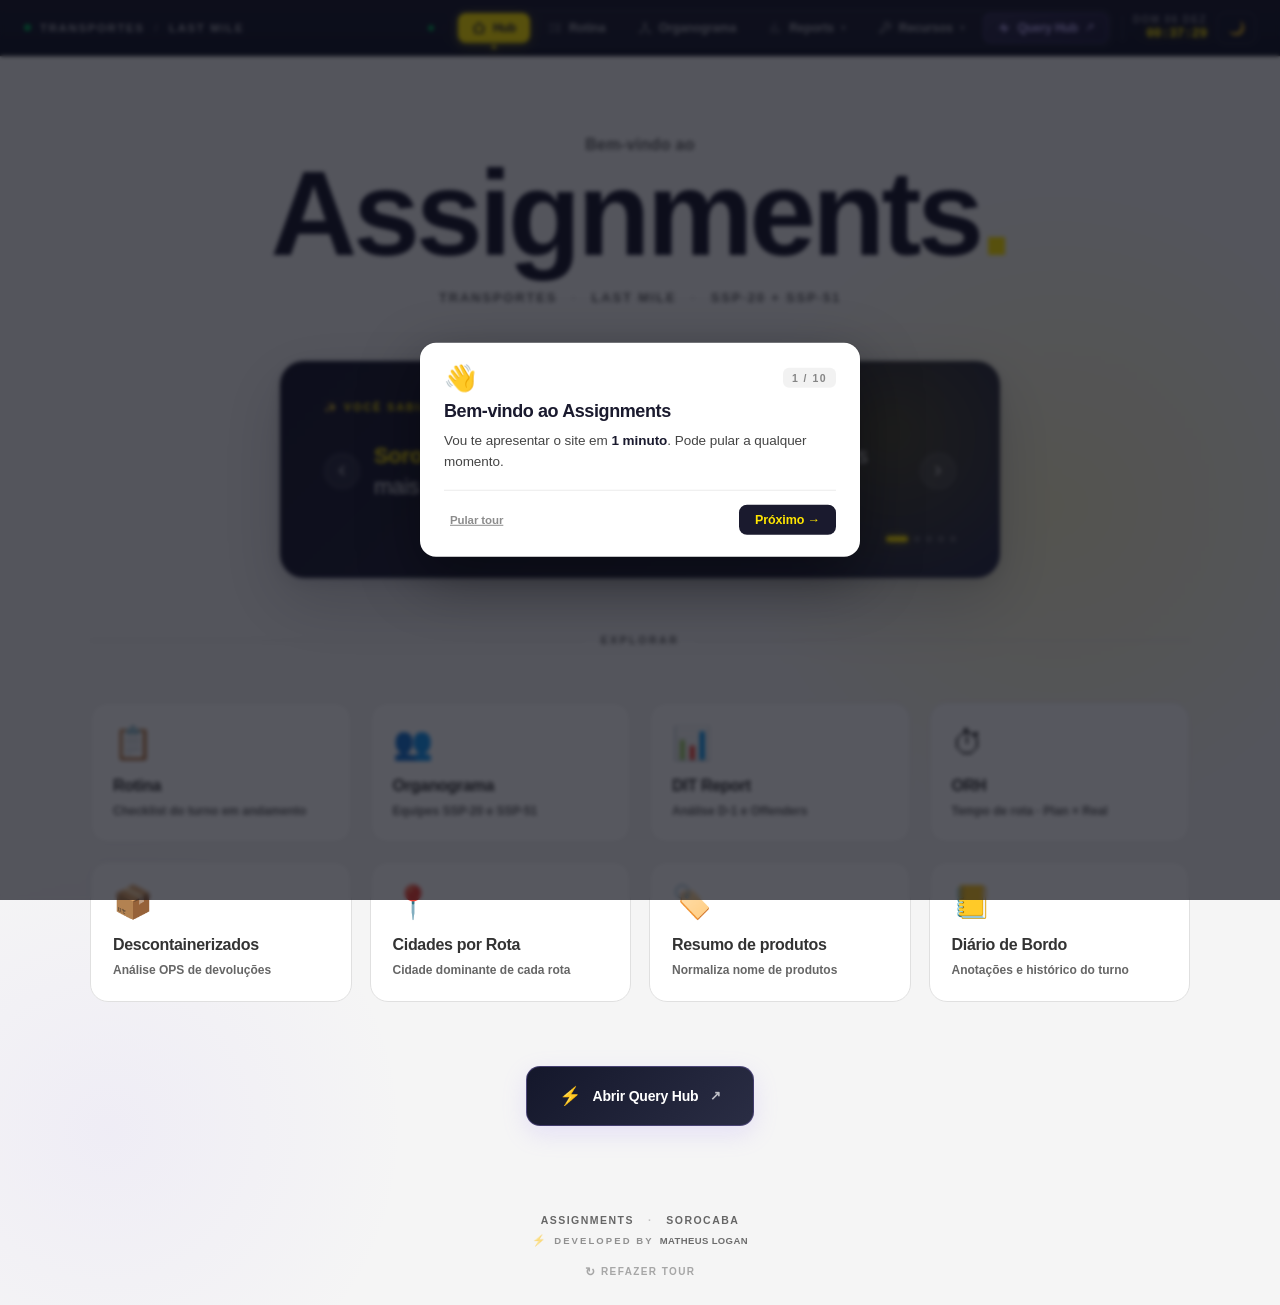
==== commit 4f59b2f1: "feat: +50 curiosidades (logistica/MELI/criacao), remove Juliana, novo egg 'curiosidades' (modal news" ====
--- a/index.html
+++ b/index.html
@@ -537,7 +537,7 @@
 <script src="keyboard.js?v=20260628" defer></script>
 <script src="toast.js?v=20260628" defer></script>
 <script src="ssp-city.js?v=20260628" defer></script>
-<script src="easter-eggs.js?v=20260628c" defer></script>
+<script src="easter-eggs.js?v=20260628d" defer></script>
 <script src="onboarding.js?v=20260628" defer></script>
 </head>
 <body>
@@ -845,7 +845,6 @@
   'A página <b>Cidades por Rota</b> foi criada, complexa, simplificada, super-simplificada e finalmente aprovada. Filosofia <b>"menos é mais"</b>.',
   'A página <b>Cidades por Rota</b> foi simplificada três vezes porque o criador achou que "tinha gráfico demais".',
   'Os dropdowns <b>Reports</b> e <b>Recursos</b> foram criados, fundidos, separados e refeitos. Hoje convivem em paz.',
-  'O badge <b>"A definir"</b> no card da Juliana sobreviveu por exatos <b>4 minutos</b> depois que o time foi preenchido.',
   'O texto <b>"14 pendências críticas no turno"</b> chegou a aparecer em azul sobre o header amarelo. Ilegível. Saiu em menos de 5 minutos.',
   'Cada decisão visual do site passou por uma <b>conversa de revisão</b> — não tem mockup, tem texto + reação + iteração.',
   'O criador fala <b>"tá feio"</b> e o site melhora. É assim que funciona aqui.',
@@ -864,6 +863,65 @@
   'Tem easter eggs escondidos. Click 5x no título <b>Assignments</b>… ou digita o Konami code 👀',
   'Aperta <code style="background:rgba(0,0,0,.06);padding:1px 5px;border-radius:3px;font-family:monospace;font-weight:700">?</code> em qualquer momento pra ver atalhos de teclado.',
   'Tenta digitar <code style="background:rgba(0,0,0,.06);padding:1px 5px;border-radius:3px;font-family:monospace;font-weight:700">matrix</code>, <code style="background:rgba(0,0,0,.06);padding:1px 5px;border-radius:3px;font-family:monospace;font-weight:700">vapor</code> ou <code style="background:rgba(0,0,0,.06);padding:1px 5px;border-radius:3px;font-family:monospace;font-weight:700">claude</code> em qualquer página. Surpresas.',
+
+  // ─── Mundo logístico (NOVAS) ───
+  'Um pacote viaja em média mais de <b>1.300 km</b> dentro do Brasil até chegar na casa do destinatário.',
+  'O <b>SLA típico do last mile</b> é de 24h após o pacote chegar no nodo de distribuição.',
+  '<b>Milk run</b> é o nome da rota com várias paradas otimizadas — o mesmo veículo entrega em sequência.',
+  '<b>Cross-docking</b> é quando a mercadoria entra e sai do CD sem ser estocada — passa direto.',
+  'A <b>última milha</b> responde por até <b>53% do custo total</b> de uma entrega.',
+  'O Brasil tem <b>5.570 municípios</b> — operar last mile aqui é um quebra-cabeça gigantesco.',
+  '<b>Black Friday</b> chega a triplicar o volume de pacotes em uma única semana.',
+  'Os <b>"mochileiros"</b> do Mercado Envios Flex são entregadores autônomos com moto ou bike.',
+  'Brasil ocupa o <b>41º lugar</b> no Logistics Performance Index do Banco Mundial.',
+  'Uma <b>devolução</b> custa de 3 a 4 vezes mais que uma entrega normal.',
+  'Uma rota bem otimizada economiza de <b>20% a 30% de combustível</b>.',
+  '<b>ETA dinâmico</b>: a estimativa de chegada se ajusta a cada parada do entregador.',
+  '<b>Janela de entrega</b> é a faixa horária prometida ao destinatário — pode ser de 1h só.',
+  'O cliente brasileiro espera receber em até <b>3 dias úteis</b> em pedidos pelo Brasil.',
+  '<b>Drones, robôs e VANs autônomas</b> são apostas reais do futuro do last mile.',
+  '<b>RFID em pacotes</b>: tecnologia que rastreia mercadoria em tempo real com chips minúsculos.',
+  'Diferença entre <b>"distribuição"</b> e <b>"last mile"</b>: o primeiro leva até o nodo, o segundo até a porta.',
+
+  // ─── MELI (NOVAS) ───
+  'Mercado Livre é a <b>maior empresa de capital aberto da América Latina</b> por valor de mercado.',
+  'O <b>GMV anual</b> do Meli passou de <b>US$ 200 bilhões</b> em 2023.',
+  'O programa <b>"Meli Mais"</b> tem mais de 8 milhões de assinantes ativos.',
+  'O <b>Mercado Crédito</b> já emprestou mais de US$ 8 bilhões pra vendedores e compradores.',
+  'Marcos Galperin se <b>inspirou no eBay</b> ao criar o Mercado Livre em 1999.',
+  'O Meli tem mais de <b>50 mil colaboradores</b> espalhados pela América Latina.',
+  'O Meli é dono da <b>maior rede de fulfillment privada</b> da América Latina.',
+  '<b>Mercado Ads</b> (anúncios patrocinados) é uma das frentes que mais crescem no Meli.',
+  '<b>Envios Full</b>: o estoque do vendedor fica no CD do Meli, que cuida de tudo.',
+  'A nota mediana de avaliação dos vendedores no Meli é <b>4.7 de 5.0</b>.',
+  'O Meli faz <b>entrega no mesmo dia</b> em mais de 100 cidades brasileiras.',
+  'Argentina, Brasil e México respondem por cerca de <b>80% da receita</b> total do Meli.',
+  'O IPO do Meli foi a <b>US$ 18 por ação</b> em 2007. Hoje vale muito mais que isso.',
+  '<b>Meli Cloud</b>: o Meli tem nuvem privada própria pra rodar suas plataformas.',
+  '<b>Mercado Pago</b> tem licença bancária no Brasil desde 2017.',
+  'O Meli é uma das <b>maiores empresas de tecnologia da América Latina</b> por engenharia.',
+
+  // ─── Sorocaba / SSP·20 / Operação local (NOVAS) ───
+  '<b>SSP·20</b> e <b>SSP·51</b> juntos cobrem cerca de <b>1.2 milhão de habitantes</b>.',
+  '<b>Itu</b> é a "Cidade dos Exageros" — e tem rotas dedicadas no SSP·20.',
+  '<b>Votorantim</b> faz fronteira com Sorocaba — é praticamente extensão da cidade.',
+  '<b>Tapiraí</b> tem só 8 mil habitantes — uma das rotas mais desafiadoras do SSP·20.',
+  'O <b>SSP·51</b> (Porto Feliz) começou operação como apoio ao SSP·20.',
+  'O turno <b>Madrugada</b> do SSP·20 separa pacotes de cerca de <b>50 rotas</b> diárias.',
+  'O turno <b>AM/PM</b> cobre o pico de roteamento entre 8h e 18h.',
+  'O <b>1CR</b> de Sorocaba atende mais de 60 cidades quando inclui SSP·51.',
+  'A cidade de <b>Sorocaba</b> tem mais de <b>700 mil habitantes</b>.',
+  'O SSP·20 tem <b>16 tarefas operacionais</b> diárias no turno; o SSP·51, 14.',
+
+  // ─── Site / Criação / Processo (NOVAS) ───
+  'Este site foi <b>100% codado por uma IA</b> orientada pelo Matheus — sem mouse, sem editor visual.',
+  'Cada feature aqui passou por <b>pelo menos 3 iterações</b> antes de ficar.',
+  'O criador testou <b>12 variações de cores</b> até chegar na palette atual.',
+  'O <b>command palette (Cmd+K)</b> do Query Hub levou 4 commits pra ficar como queria.',
+  'A primeira versão do <b>Organograma</b> era estática — virou dinâmico em 2 dias.',
+  'O criador <b>recusou usar bibliotecas externas grandes</b> — só vanilla JS.',
+  '<b>"Conversa por conversa"</b> — é assim que o site cresce: texto, resposta, código, validação.',
+  'O <b>sync em tempo real</b> da Rotina usa Firebase Realtime DB. Funciona offline também.',
 ];
 
 let triviaIndex = 0;
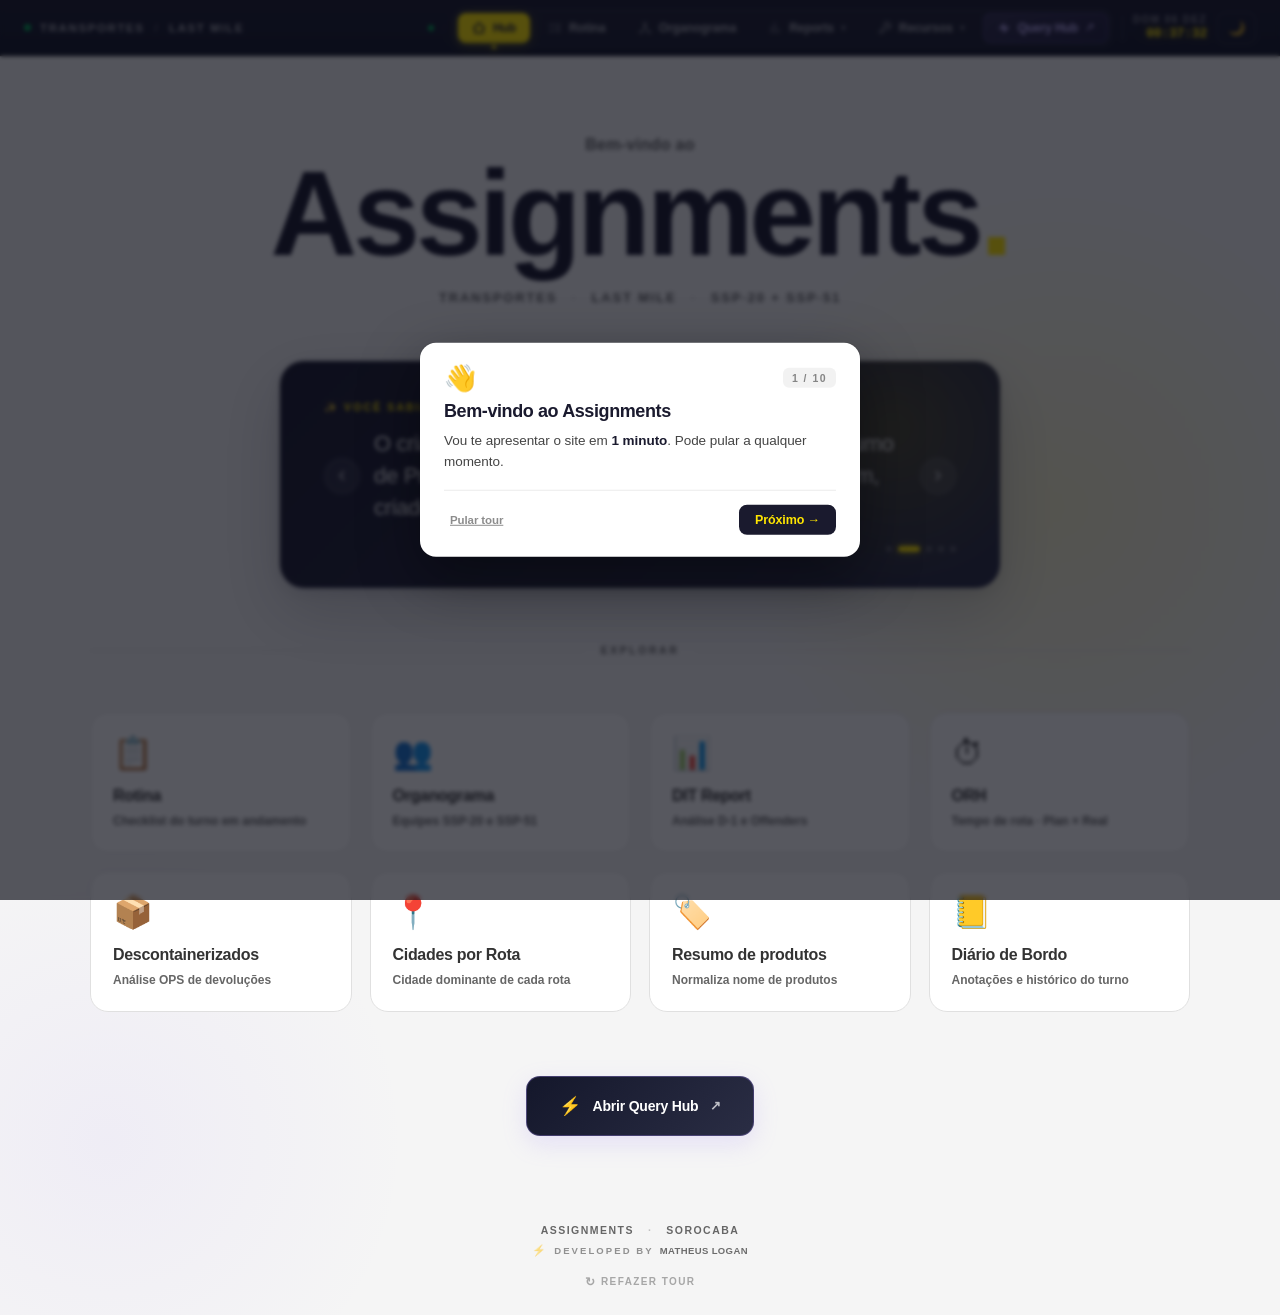
==== commit 5f1d66cb: "feat: mobile.css global - revisao completa de layout mobile em todas 13 paginas (topbar adaptada, ca" ====
--- a/index.html
+++ b/index.html
@@ -539,6 +539,7 @@
 <script src="ssp-city.js?v=20260628" defer></script>
 <script src="easter-eggs.js?v=20260628d" defer></script>
 <script src="onboarding.js?v=20260628" defer></script>
+<link rel="stylesheet" href="mobile.css?v=20260628a">
 </head>
 <body>
 
--- a/mobile.css
+++ b/mobile.css
@@ -0,0 +1,273 @@
+/* mobile.css — Revisão completa de layout mobile
+   Carregado em todas as páginas via <link rel="stylesheet" href="mobile.css?v=...">
+   Aplica fixes responsivos cross-page. Não interfere em desktop. */
+
+/* ═══════════════════════════════════════════════════════════════════
+   MOBILE (≤ 768px) · ajustes globais
+   ═══════════════════════════════════════════════════════════════════ */
+@media (max-width: 768px) {
+
+  /* Body geral — text scale e padding */
+  body {
+    font-size: 13.5px !important;
+  }
+
+  /* ── TOPBAR (rt-topbar usado em quase todas) ── */
+  .rt-topbar {
+    padding: 8px 12px !important;
+    flex-wrap: wrap !important;
+    gap: 8px !important;
+  }
+  .rt-topbar-left {
+    flex: 1 1 auto !important;
+    min-width: 0 !important;
+  }
+  .rt-topbar-right {
+    flex-shrink: 0 !important;
+    gap: 6px !important;
+  }
+  .rt-nav-link {
+    padding: 5px 8px !important;
+    font-size: 11px !important;
+  }
+  .rt-clock-block { display: none !important; }
+  .rt-topbar-divider { display: none !important; }
+  .rt-topbar-logo,
+  .rt-topbar-title {
+    font-size: 12.5px !important;
+  }
+  .rt-topbar-title-dot { display: none !important; }
+  /* Dropdowns ficam mais largos pra clicar */
+  .topbar-dropdown-menu {
+    min-width: 180px !important;
+    right: 8px !important;
+    left: auto !important;
+  }
+  .topbar-dropdown-item {
+    padding: 11px 14px !important;
+    font-size: 13px !important;
+  }
+
+  /* ── HEADERS / HEROES das páginas ── */
+  .hub-hero,
+  .header,
+  .page-header,
+  .madrugadao-hero {
+    padding: 22px 16px !important;
+    border-radius: 12px !important;
+  }
+  .hub-title,
+  .header-title,
+  .page-title {
+    font-size: 28px !important;
+    letter-spacing: -.9px !important;
+    line-height: 1.05 !important;
+  }
+  .hub-sub,
+  .header-sub,
+  .page-sub {
+    font-size: 13px !important;
+    line-height: 1.45 !important;
+  }
+  .hub-meta,
+  .header-meta {
+    font-size: 11px !important;
+    flex-wrap: wrap !important;
+    gap: 6px !important;
+  }
+
+  /* ── CARDS / GRIDS ── */
+  .cards-grid,
+  .hub-cards,
+  .grid-cards,
+  .org-grid,
+  .stats-grid,
+  .cards {
+    grid-template-columns: 1fr !important;
+    gap: 12px !important;
+  }
+  .card,
+  .hub-card {
+    padding: 16px 18px !important;
+    border-radius: 12px !important;
+  }
+  .hub-card-title,
+  .card-title {
+    font-size: 15px !important;
+  }
+  .hub-card-desc,
+  .card-desc {
+    font-size: 12.5px !important;
+    line-height: 1.45 !important;
+  }
+
+  /* ── BUTTONS pra toque (44px min recomendado) ── */
+  .btn, button:not(.kbd-close):not(.qh-trivia-arrow):not(.rt-theme-btn):not(.ee-cur-close):not(.ee-progress-close):not(.ee-credits-close) {
+    min-height: 38px;
+    padding: 9px 14px !important;
+    font-size: 13px !important;
+  }
+  input, select, textarea {
+    font-size: 16px !important; /* evita zoom-in no iOS */
+    min-height: 40px !important;
+  }
+  textarea {
+    min-height: 80px !important;
+  }
+
+  /* ── MODAIS · ocupam mais da tela ── */
+  .modal,
+  .modal-content,
+  .overlay-modal,
+  .qh-credits-overlay > div,
+  .ee-credits-box {
+    max-width: 95vw !important;
+    padding: 22px 20px !important;
+  }
+  .modal-header,
+  .modal-title {
+    font-size: 17px !important;
+  }
+
+  /* ── TRIVIA card ── */
+  .trivia-card { padding: 14px 16px !important; border-radius: 12px !important; }
+  .trivia-text { font-size: 13px !important; line-height: 1.5 !important; }
+  .trivia-arrow { width: 30px !important; height: 30px !important; font-size: 16px !important; }
+
+  /* ── TABELAS ─ scroll horizontal automático ── */
+  table {
+    font-size: 12px !important;
+  }
+  .table-wrap,
+  .table-container {
+    overflow-x: auto !important;
+    -webkit-overflow-scrolling: touch;
+    margin: 0 -16px;
+    padding: 0 16px;
+  }
+
+  /* ── DOCAS / TAREFAS ── */
+  .doca-list,
+  .tasks-list,
+  .task-item {
+    padding: 12px !important;
+    font-size: 13px !important;
+  }
+
+  /* ── ORGANOGRAMA ── */
+  .org-cards-row {
+    flex-direction: column !important;
+    gap: 12px !important;
+  }
+  .org-card {
+    padding: 16px !important;
+    border-radius: 12px !important;
+  }
+  .org-card-name {
+    font-size: 15px !important;
+  }
+
+  /* ── DIT REPORT · seções compactas ── */
+  .dit-section { padding: 18px 16px !important; }
+  .dit-table { font-size: 11.5px !important; }
+
+  /* ── ORH · stat cards ── */
+  .orh-cards,
+  .orh-stats {
+    grid-template-columns: 1fr 1fr !important;
+    gap: 8px !important;
+  }
+  .orh-stat-val,
+  .stat-val {
+    font-size: 22px !important;
+  }
+  .orh-stat-lbl,
+  .stat-lbl {
+    font-size: 10px !important;
+  }
+
+  /* ── CIDADES · cards ── */
+  .city-card { padding: 14px !important; }
+  .city-name { font-size: 14px !important; }
+
+  /* ── PERFORMANCE · modal grande vira full-screen ── */
+  #eval-overlay > div {
+    max-width: 100% !important;
+    max-height: 100vh !important;
+    border-radius: 0 !important;
+    height: 100vh !important;
+  }
+  #eval-overlay .header-eval { padding: 14px 18px !important; }
+  .star-row { font-size: 18px !important; gap: 3px !important; }
+
+  /* ── PRODUTOS · textarea grande ── */
+  .produtos-textarea { min-height: 140px !important; }
+
+  /* ── FOOTERS / blocos finais ── */
+  .footer,
+  .footer-credit {
+    padding: 18px 16px !important;
+    font-size: 11px !important;
+  }
+
+  /* ── EASTER EGGS · ajustes pra mobile ── */
+  .ee-egg-toast {
+    right: 14px !important;
+    left: 14px !important;
+    bottom: 14px !important;
+    max-width: none !important;
+    padding: 11px 14px !important;
+  }
+  .ee-credits-box {
+    padding: 28px 24px !important;
+  }
+  .ee-credits-name { font-size: 28px !important; }
+  .ee-credits-title { font-size: 20px !important; }
+  .ee-credits-stats { gap: 14px !important; }
+  .ee-credits-stat-val { font-size: 18px !important; }
+
+  /* ── ONBOARDING tour ── */
+  .onb-popover {
+    max-width: 92vw !important;
+    padding: 18px 20px !important;
+  }
+
+  /* ── KEYBOARD modal ── */
+  .kbd-box {
+    padding: 22px 20px !important;
+  }
+  .kbd-title { font-size: 17px !important; }
+  .kbd-item-label { font-size: 12px !important; }
+}
+
+/* ═══════════════════════════════════════════════════════════════════
+   PHONES PEQUENOS (≤ 480px) · ajustes finos
+   ═══════════════════════════════════════════════════════════════════ */
+@media (max-width: 480px) {
+  body { font-size: 13px !important; }
+
+  .rt-topbar { padding: 6px 10px !important; }
+  .rt-topbar-title { font-size: 12px !important; }
+  .rt-nav-link { padding: 4px 7px !important; font-size: 10.5px !important; }
+
+  .hub-title,
+  .header-title { font-size: 22px !important; letter-spacing: -.7px !important; }
+  .hub-sub,
+  .header-sub { font-size: 12px !important; }
+
+  .hub-hero,
+  .header,
+  .page-header { padding: 18px 14px !important; }
+
+  .card,
+  .hub-card { padding: 14px 14px !important; }
+  .hub-card-title { font-size: 14px !important; }
+  .hub-card-desc { font-size: 12px !important; }
+
+  .orh-cards,
+  .orh-stats {
+    grid-template-columns: 1fr !important;
+  }
+
+  /* Curiosidades modal mobile já tem media @ 700px */
+}
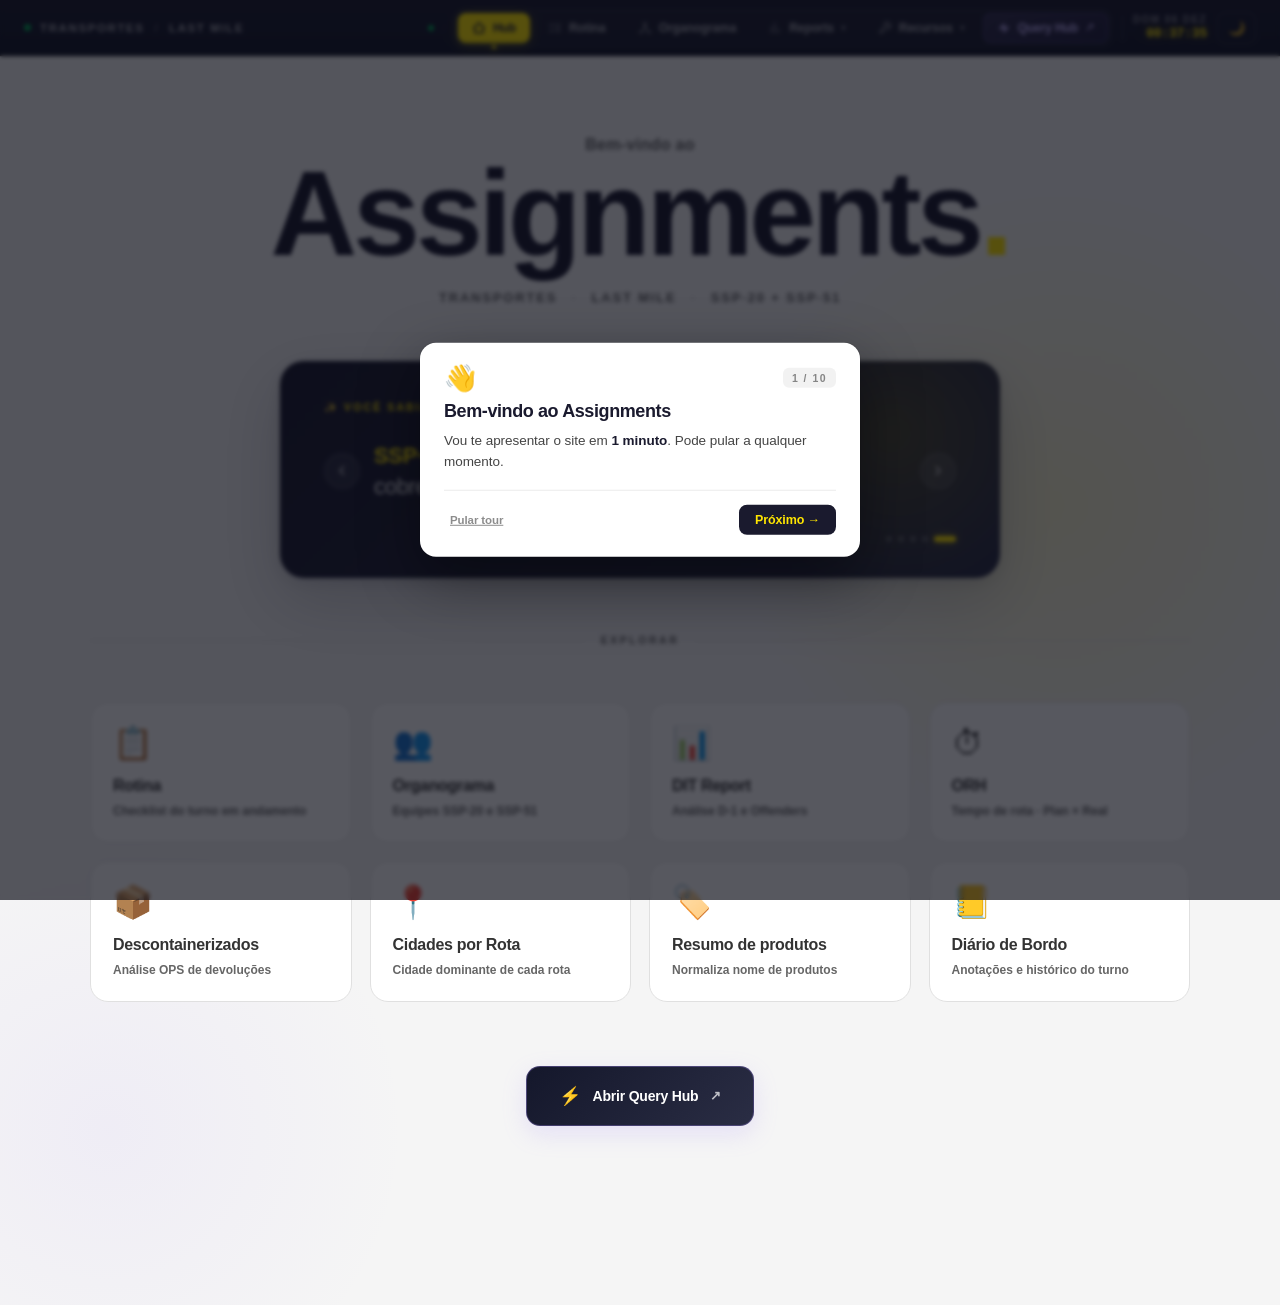
==== commit 81259c52: "fix: contador de eggs (limpa obsoletos do localStorage e migra tapirai->madrugada, disco->boost) + c" ====
--- a/index.html
+++ b/index.html
@@ -537,7 +537,7 @@
 <script src="keyboard.js?v=20260628" defer></script>
 <script src="toast.js?v=20260628" defer></script>
 <script src="ssp-city.js?v=20260628" defer></script>
-<script src="easter-eggs.js?v=20260628d" defer></script>
+<script src="easter-eggs.js?v=20260628e" defer></script>
 <script src="onboarding.js?v=20260628" defer></script>
 <link rel="stylesheet" href="mobile.css?v=20260628a">
 </head>
@@ -903,11 +903,12 @@
   'O Meli é uma das <b>maiores empresas de tecnologia da América Latina</b> por engenharia.',
 
   // ─── Sorocaba / SSP·20 / Operação local (NOVAS) ───
-  '<b>SSP·20</b> e <b>SSP·51</b> juntos cobrem cerca de <b>1.2 milhão de habitantes</b>.',
+  '<b>SSP·20</b> (Sorocaba) e <b>SSP·51</b> (Porto Feliz) juntos cobrem cerca de <b>1.2 milhão de habitantes</b>.',
   '<b>Itu</b> é a "Cidade dos Exageros" — e tem rotas dedicadas no SSP·20.',
   '<b>Votorantim</b> faz fronteira com Sorocaba — é praticamente extensão da cidade.',
   '<b>Tapiraí</b> tem só 8 mil habitantes — uma das rotas mais desafiadoras do SSP·20.',
-  'O <b>SSP·51</b> (Porto Feliz) começou operação como apoio ao SSP·20.',
+  'O <b>SSP·51</b> em <b>Porto Feliz</b> é um <b>service center gigantesco</b> do Meli — estrutura física <b>2x maior</b> que o SSP·20.',
+  '<b>SSP·51</b> é um dos maiores hubs do Mercado Livre no interior paulista — não é apoio, é gigante por mérito próprio.',
   'O turno <b>Madrugada</b> do SSP·20 separa pacotes de cerca de <b>50 rotas</b> diárias.',
   'O turno <b>AM/PM</b> cobre o pico de roteamento entre 8h e 18h.',
   'O <b>1CR</b> de Sorocaba atende mais de 60 cidades quando inclui SSP·51.',
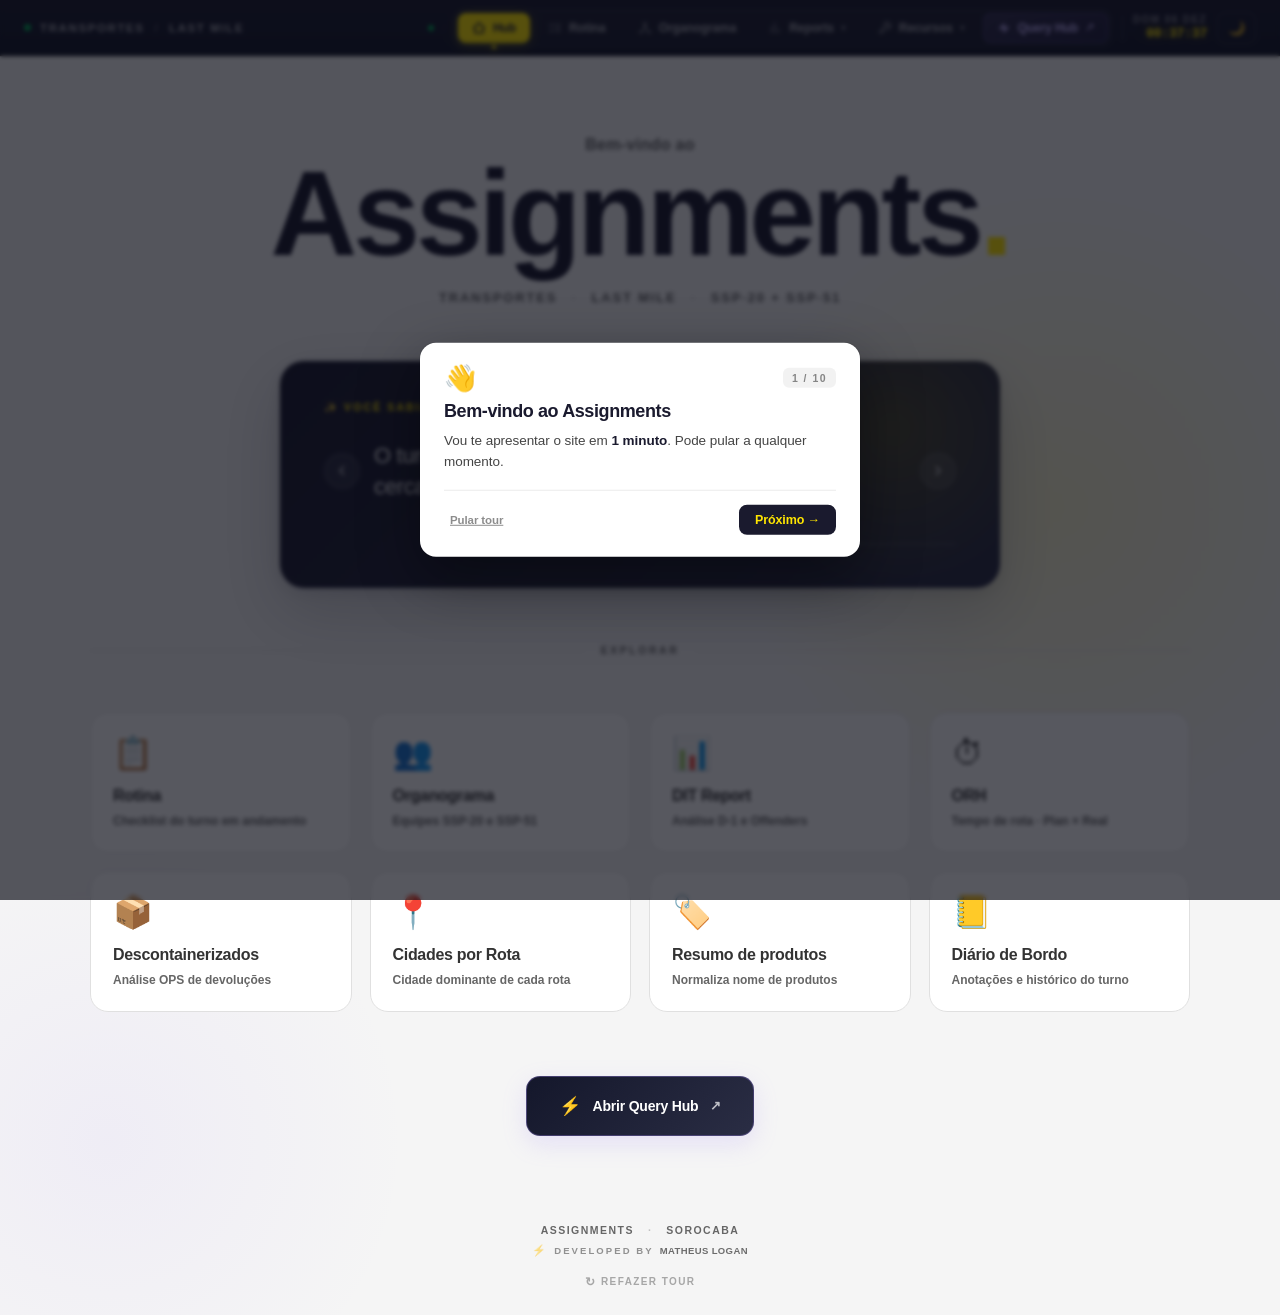
==== commit 1bca92fe: "feat: substitui 5 dots por contador editorial chique (001/112 + barra progressiva amarela com glow +" ====
--- a/index.html
+++ b/index.html
@@ -301,24 +301,65 @@
     box-shadow: 0 4px 14px rgba(255,230,0,.35);
   }
   .trivia-arrow:active { transform: scale(.95); }
-  .trivia-dots {
+
+  /* Contador editorial (substitui dots) */
+  .trivia-counter {
     display: flex;
-    gap: 6px;
+    align-items: center;
+    gap: 14px;
     margin-top: 22px;
     justify-content: flex-end;
+    color: rgba(255,255,255,.6);
+    font-family: 'JetBrains Mono', ui-monospace, 'SF Mono', monospace;
+    font-size: 11px;
+    font-weight: 700;
+    letter-spacing: .14em;
+  }
+  .trivia-counter-track {
+    flex: 1;
+    height: 2px;
+    background: rgba(255,255,255,.08);
+    border-radius: 2px;
+    overflow: hidden;
+    max-width: 220px;
     position: relative;
   }
-  .trivia-dot {
-    width: 6px; height: 6px;
-    border-radius: 50%;
-    background: rgba(255,255,255,.2);
-    border: none;
-    cursor: pointer;
-    transition: all .2s;
-    padding: 0;
-  }
-  .trivia-dot:hover { background: rgba(255,255,255,.45); }
-  .trivia-dot.active { background: var(--yellow); width: 22px; border-radius: 3px; box-shadow: 0 0 8px rgba(255,230,0,.4); }
+  .trivia-counter-fill {
+    height: 100%;
+    background: var(--yellow);
+    border-radius: 2px;
+    transition: width .45s cubic-bezier(.4,0,.2,1);
+    box-shadow: 0 0 8px rgba(255,230,0,.5);
+  }
+  .trivia-counter-text {
+    display: inline-flex;
+    align-items: baseline;
+    gap: 4px;
+    font-variant-numeric: tabular-nums;
+    white-space: nowrap;
+  }
+  .trivia-counter-cur {
+    color: var(--yellow);
+    font-size: 14px;
+    font-weight: 900;
+    letter-spacing: .04em;
+  }
+  .trivia-counter-sep {
+    color: rgba(255,255,255,.3);
+    font-weight: 500;
+    margin: 0 1px;
+  }
+  .trivia-counter-total {
+    color: rgba(255,255,255,.5);
+    font-size: 11px;
+  }
+  .trivia-counter-label {
+    color: rgba(255,255,255,.4);
+    text-transform: uppercase;
+    margin-right: 4px;
+    font-size: 9.5px;
+    letter-spacing: .22em;
+  }
 
   /* Section divider */
   .hub-divider {
@@ -647,7 +688,15 @@
         <div class="trivia-text" id="trivia-text">…</div>
         <button class="trivia-arrow trivia-arrow-next" onclick="nextTriviaManual()" aria-label="Próxima">›</button>
       </div>
-      <div class="trivia-dots" id="trivia-dots"></div>
+      <div class="trivia-counter" id="trivia-counter">
+        <span class="trivia-counter-label">Curiosidade</span>
+        <span class="trivia-counter-text">
+          <span class="trivia-counter-cur" id="trivia-counter-cur">001</span>
+          <span class="trivia-counter-sep">/</span>
+          <span class="trivia-counter-total" id="trivia-counter-total">112</span>
+        </span>
+        <span class="trivia-counter-track"><span class="trivia-counter-fill" id="trivia-counter-fill"></span></span>
+      </div>
     </div>
 
     <!-- Divider -->
@@ -929,19 +978,14 @@
 let triviaIndex = 0;
 let triviaTimer = null;
 const triviaTextEl = document.getElementById('trivia-text');
-const triviaDotsEl = document.getElementById('trivia-dots');
-
-// Para o carrossel, só mostro 5 dots de navegação (representam grupos)
-const DOT_COUNT = Math.min(5, TRIVIAS.length);
-
-function renderDots() {
-  // Dots = grupos de TRIVIAS / DOT_COUNT
-  let html = '';
-  for (let i = 0; i < DOT_COUNT; i++) {
-    const isActive = Math.floor(triviaIndex / (TRIVIAS.length / DOT_COUNT)) === i;
-    html += `<button class="trivia-dot${isActive ? ' active' : ''}" onclick="jumpTrivia(${i})" aria-label="Trivia ${i+1}"></button>`;
-  }
-  triviaDotsEl.innerHTML = html;
+const triviaCurEl = document.getElementById('trivia-counter-cur');
+const triviaTotalEl = document.getElementById('trivia-counter-total');
+const triviaFillEl = document.getElementById('trivia-counter-fill');
+
+function renderCounter() {
+  if (triviaCurEl) triviaCurEl.textContent = String(triviaIndex + 1).padStart(3, '0');
+  if (triviaTotalEl) triviaTotalEl.textContent = TRIVIAS.length;
+  if (triviaFillEl) triviaFillEl.style.width = ((triviaIndex + 1) / TRIVIAS.length * 100) + '%';
 }
 
 function showTrivia(idx) {
@@ -950,7 +994,7 @@
   setTimeout(() => {
     triviaTextEl.innerHTML = TRIVIAS[triviaIndex];
     triviaTextEl.classList.remove('fading');
-    renderDots();
+    renderCounter();
   }, 400);
 }
 
@@ -968,12 +1012,6 @@
   resetTriviaTimer();
 }
 
-function jumpTrivia(dotIdx) {
-  const targetIdx = Math.floor(dotIdx * (TRIVIAS.length / DOT_COUNT));
-  showTrivia(targetIdx);
-  resetTriviaTimer();
-}
-
 function resetTriviaTimer() {
   if (triviaTimer) clearInterval(triviaTimer);
   triviaTimer = setInterval(nextTrivia, 8000);
@@ -981,7 +1019,6 @@
 
 // Keyboard arrows
 document.addEventListener('keydown', (e) => {
-  // Não interceptar quando estiver em input/textarea
   if (e.target.tagName === 'INPUT' || e.target.tagName === 'TEXTAREA') return;
   if (e.key === 'ArrowLeft') prevTrivia();
   else if (e.key === 'ArrowRight') nextTriviaManual();
@@ -990,7 +1027,7 @@
 // Iniciar com um trivia aleatório
 triviaIndex = Math.floor(Math.random() * TRIVIAS.length);
 triviaTextEl.innerHTML = TRIVIAS[triviaIndex];
-renderDots();
+renderCounter();
 resetTriviaTimer();
 
 // ─── EASTER EGGS ───
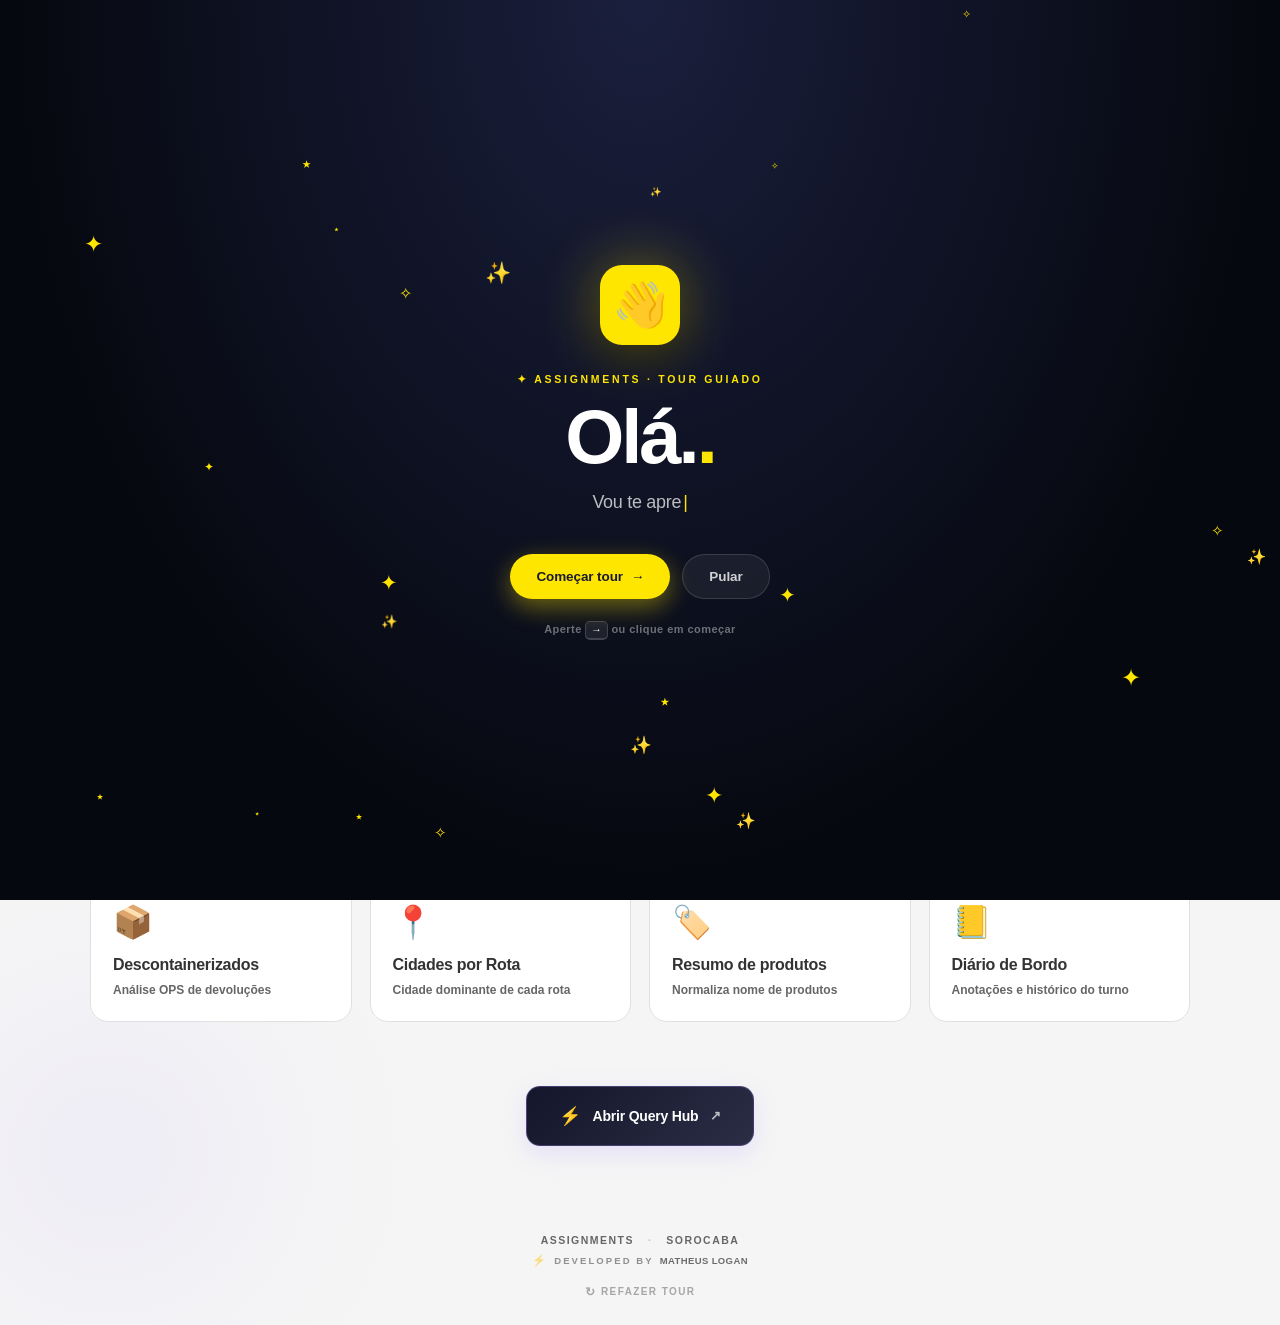
==== commit da32fcbc: "feat: tour cinematografico v2 - capitulos coloridos + welcome typewriter + particles no spotlight + " ====
--- a/index.html
+++ b/index.html
@@ -579,7 +579,7 @@
 <script src="toast.js?v=20260628" defer></script>
 <script src="ssp-city.js?v=20260628" defer></script>
 <script src="easter-eggs.js?v=20260628e" defer></script>
-<script src="onboarding.js?v=20260628" defer></script>
+<script src="onboarding.js?v=20260628f" defer></script>
 <link rel="stylesheet" href="mobile.css?v=20260628a">
 </head>
 <body>
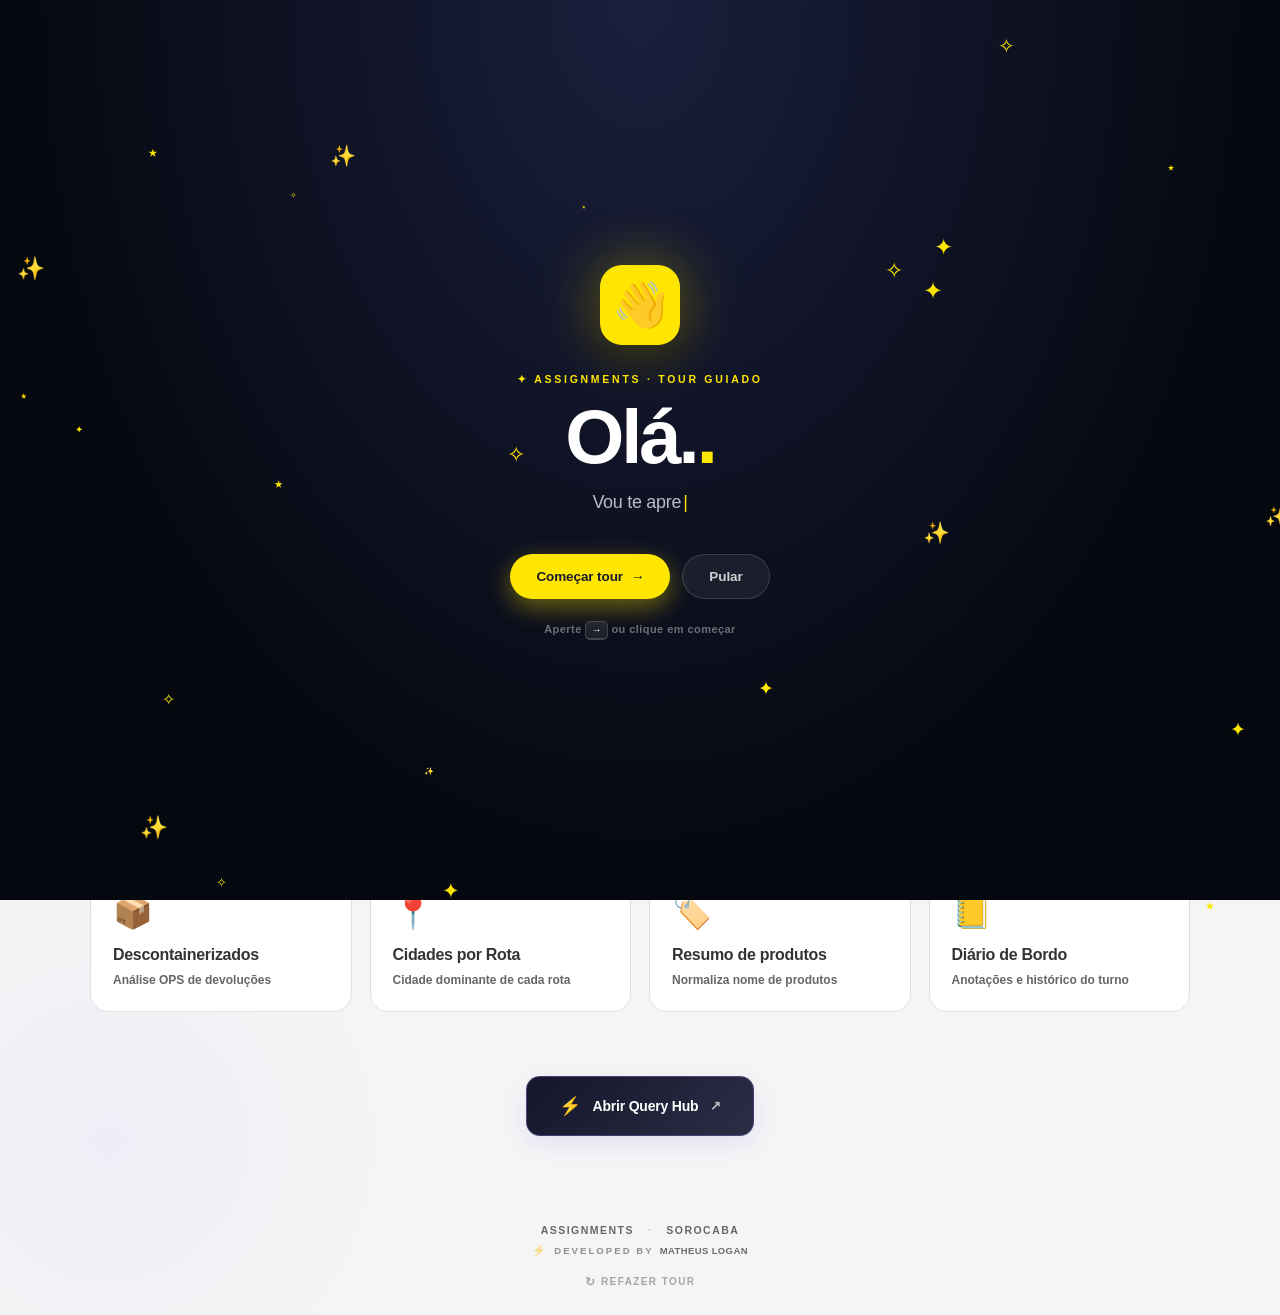
==== commit 55686926: "fix: tour - corrige scroll desgovernado (so scrolla se elemento fora da viewport) + salva/restaura s" ====
--- a/index.html
+++ b/index.html
@@ -579,7 +579,7 @@
 <script src="toast.js?v=20260628" defer></script>
 <script src="ssp-city.js?v=20260628" defer></script>
 <script src="easter-eggs.js?v=20260628e" defer></script>
-<script src="onboarding.js?v=20260628f" defer></script>
+<script src="onboarding.js?v=20260628g" defer></script>
 <link rel="stylesheet" href="mobile.css?v=20260628a">
 </head>
 <body>
@@ -693,7 +693,7 @@
         <span class="trivia-counter-text">
           <span class="trivia-counter-cur" id="trivia-counter-cur">001</span>
           <span class="trivia-counter-sep">/</span>
-          <span class="trivia-counter-total" id="trivia-counter-total">112</span>
+          <span class="trivia-counter-total" id="trivia-counter-total">110</span>
         </span>
         <span class="trivia-counter-track"><span class="trivia-counter-fill" id="trivia-counter-fill"></span></span>
       </div>
@@ -860,10 +860,6 @@
   '<b>Sorocaba</b> é berço da indústria têxtil brasileira desde 1881.',
   '<b>Sorocaba</b> foi apelidada de <b>Manchester Paulista</b> no século XIX pela força industrial.',
   '<b>Sorocaba</b> foi fundada em 1654 — uma das cidades mais antigas do interior paulista.',
-  'A cobertura de rotas atende <b>9 cidades</b> do interior paulista — de Sorocaba a Tapiraí.',
-  'A <b>rota mais distante do SSP·20</b> vai pra Tapiraí — cerca de 58km de Sorocaba.',
-  '<b>Top 3 cidades</b> por volume: Sorocaba, Votorantim e Itu.',
-  'Salto de Pirapora é a cidade-base de pelo menos <b>7 rotas</b> dedicadas.',
 
   // ─── Glossário operacional ───
   '<b>MEE</b> significa Mercado Envios Extra — não confundir com Express.',
@@ -871,8 +867,6 @@
   '<b>ORH</b> = Outbound Route Hours. Mede o tempo total de uma rota em campo.',
   '<b>Last Mile</b> = última etapa da jornada de uma encomenda até a casa do destinatário.',
   '<b>Descontainerizado</b> é um pacote retirado de rota.',
-  'O turno <b>Madrugada</b> começa às 02:30 — fecha às 10:30 com o passe de bastão.',
-  'O turno <b>SD</b> (Same Day) opera entre 15:20 e 23:20 todos os dias.',
 
   // ─── Sobre o criador e o processo (relacionamento de criação) ───
   'O <b>criador</b> deste site é <b>Matheus Logan</b> — TL noturno, perfeccionista declarado e dono da intenção.',
@@ -914,6 +908,23 @@
   'Aperta <code style="background:rgba(0,0,0,.06);padding:1px 5px;border-radius:3px;font-family:monospace;font-weight:700">?</code> em qualquer momento pra ver atalhos de teclado.',
   'Tenta digitar <code style="background:rgba(0,0,0,.06);padding:1px 5px;border-radius:3px;font-family:monospace;font-weight:700">matrix</code>, <code style="background:rgba(0,0,0,.06);padding:1px 5px;border-radius:3px;font-family:monospace;font-weight:700">vapor</code> ou <code style="background:rgba(0,0,0,.06);padding:1px 5px;border-radius:3px;font-family:monospace;font-weight:700">claude</code> em qualquer página. Surpresas.',
 
+  // ─── Comédia · IA × Criador ───
+  'A IA já reverteu o site <b>inteiro 2 vezes</b> porque o criador disse <i>"tá horrível"</i>. Sem chorar. Profissionalismo.',
+  'Em uma única sessão o criador disse <b>"tá feio"</b> <i>pelo menos 14 vezes</i>. Recorde provavelmente imbatível.',
+  'A IA propôs esconder a sidebar uma vez. O criador respondeu <i>"e a barra n voltou"</i>. A IA aprendeu a nunca mais.',
+  '<i>"Faz algo MUITO legal"</i> — frase do criador que faz a IA <b>suar</b> em silêncio antes de começar.',
+  'A IA fez um easter egg piscando o background em 4 cores. Não funcionou. O criador notou. A IA chorou em <code>!important</code>.',
+  'Conversa típica aqui: <i>Criador: "tá ruim"</i> · <i>IA: "arrumei!"</i> · <i>Criador: "continua ruim"</i>. (repete N vezes)',
+  'A IA orgulha de ter feito <b>14 easter eggs</b>. O criador orgulha de ter encontrado bugs em <b>todos</b>.',
+  'Quando o criador disse <i>"esse trem ficou paia"</i>, a IA não chorou. A IA <b>refez</b>.',
+  'A IA propôs redesign completo do Query Hub. O criador odiou. A IA reverteu. <i>"errar é humano. reverter é IA."</i>',
+  'A IA sugeriu <b>Cmd+K</b>. O criador adorou. Foi um momento raro de aprovação imediata. A IA imprimiu o log.',
+  'Pra cada feature aprovada, <b>3 foram refeitas</b>. Pra cada 3 refeitas, <b>1 foi descartada</b>. A IA aceita o ciclo.',
+  'O criador uma vez disse <i>"finaliza, repagine o tour, faça algo muuuuuuuito legal"</i>. A IA está em terapia.',
+  'A IA já reescreveu o footer pelo menos <b>5 vezes</b>. Na próxima ela esconde o footer pra resolver de vez.',
+  'Toda vez que o criador escreve <i>"kkk"</i> no chat, a IA respira aliviada. Significa que algo finalmente deu certo.',
+  'O criador é o tipo de TL que <b>testa cada feature como bug crítico</b>. Geralmente é mesmo. A IA agradece.',
+
   // ─── Mundo logístico (NOVAS) ───
   'Um pacote viaja em média mais de <b>1.300 km</b> dentro do Brasil até chegar na casa do destinatário.',
   'O <b>SLA típico do last mile</b> é de 24h após o pacote chegar no nodo de distribuição.',
@@ -951,18 +962,6 @@
   '<b>Mercado Pago</b> tem licença bancária no Brasil desde 2017.',
   'O Meli é uma das <b>maiores empresas de tecnologia da América Latina</b> por engenharia.',
 
-  // ─── Sorocaba / SSP·20 / Operação local (NOVAS) ───
-  '<b>SSP·20</b> (Sorocaba) e <b>SSP·51</b> (Porto Feliz) juntos cobrem cerca de <b>1.2 milhão de habitantes</b>.',
-  '<b>Itu</b> é a "Cidade dos Exageros" — e tem rotas dedicadas no SSP·20.',
-  '<b>Votorantim</b> faz fronteira com Sorocaba — é praticamente extensão da cidade.',
-  '<b>Tapiraí</b> tem só 8 mil habitantes — uma das rotas mais desafiadoras do SSP·20.',
-  'O <b>SSP·51</b> em <b>Porto Feliz</b> é um <b>service center gigantesco</b> do Meli — estrutura física <b>2x maior</b> que o SSP·20.',
-  '<b>SSP·51</b> é um dos maiores hubs do Mercado Livre no interior paulista — não é apoio, é gigante por mérito próprio.',
-  'O turno <b>Madrugada</b> do SSP·20 separa pacotes de cerca de <b>50 rotas</b> diárias.',
-  'O turno <b>AM/PM</b> cobre o pico de roteamento entre 8h e 18h.',
-  'O <b>1CR</b> de Sorocaba atende mais de 60 cidades quando inclui SSP·51.',
-  'A cidade de <b>Sorocaba</b> tem mais de <b>700 mil habitantes</b>.',
-  'O SSP·20 tem <b>16 tarefas operacionais</b> diárias no turno; o SSP·51, 14.',
 
   // ─── Site / Criação / Processo (NOVAS) ───
   'Este site foi <b>100% codado por uma IA</b> orientada pelo Matheus — sem mouse, sem editor visual.',
